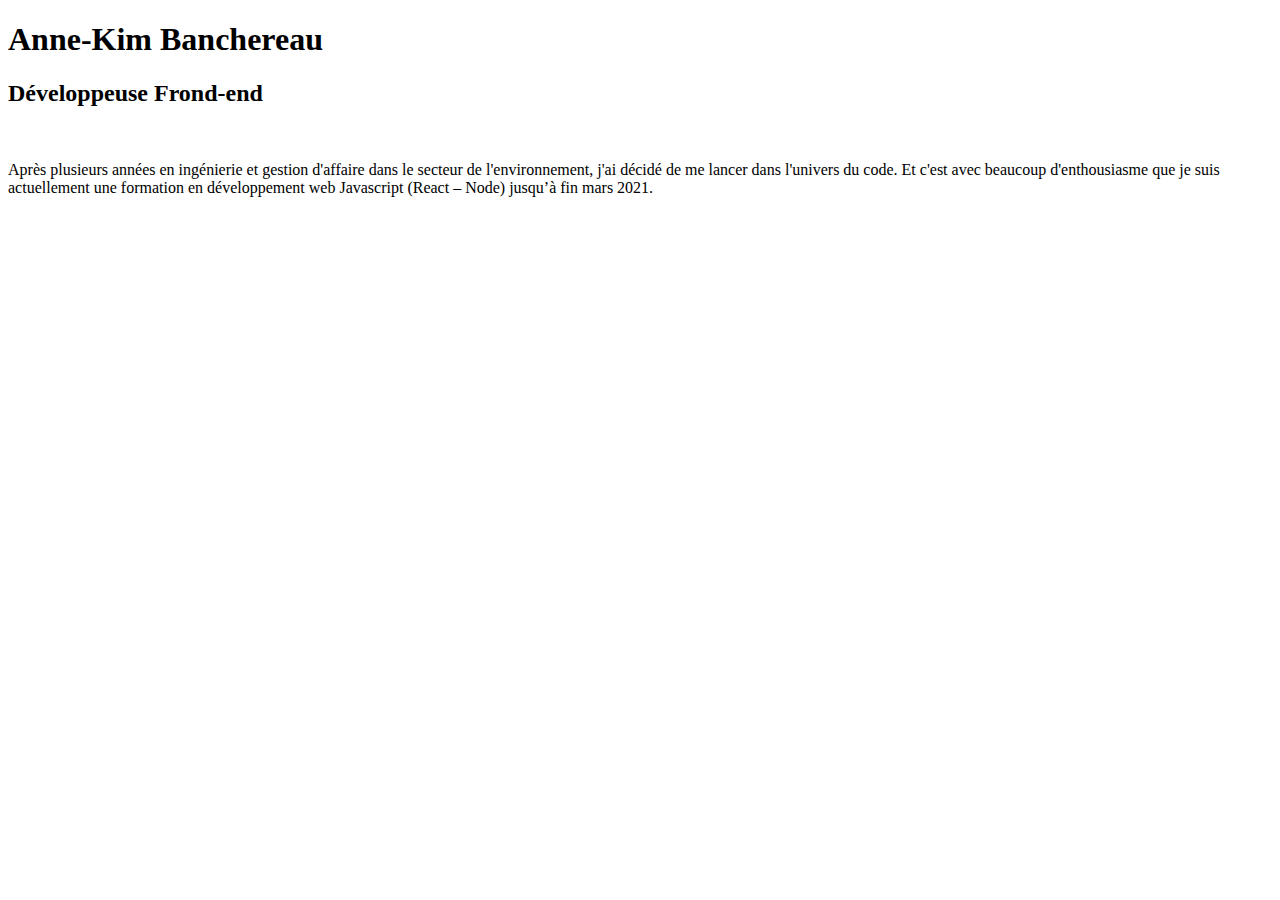
==== index.html @ 1c1abd05 "initialization" ====
<!DOCTYPE html>
<html lang="en">
<head>
  <meta charset="UTF-8">
  <meta name="viewport" content="width=device-width, initial-scale=1.0">
  <title>Anne-Kim Banchereau</title>
  <link rel="stylesheet" href="style.scss">
</head>
<body>
  <header>
    <h1>Anne-Kim Banchereau</h1>
    <h2>Développeuse Frond-end</h2>
    <img src="" alt="">
    <p>Après plusieurs années en ingénierie et gestion d'affaire dans le secteur de l'environnement, j'ai décidé de me lancer dans l'univers du code. Et c'est avec beaucoup d'enthousiasme que je suis actuellement une formation en développement web Javascript (React – Node) jusqu’à fin mars 2021.</p>
  </header>
</body>
</html>
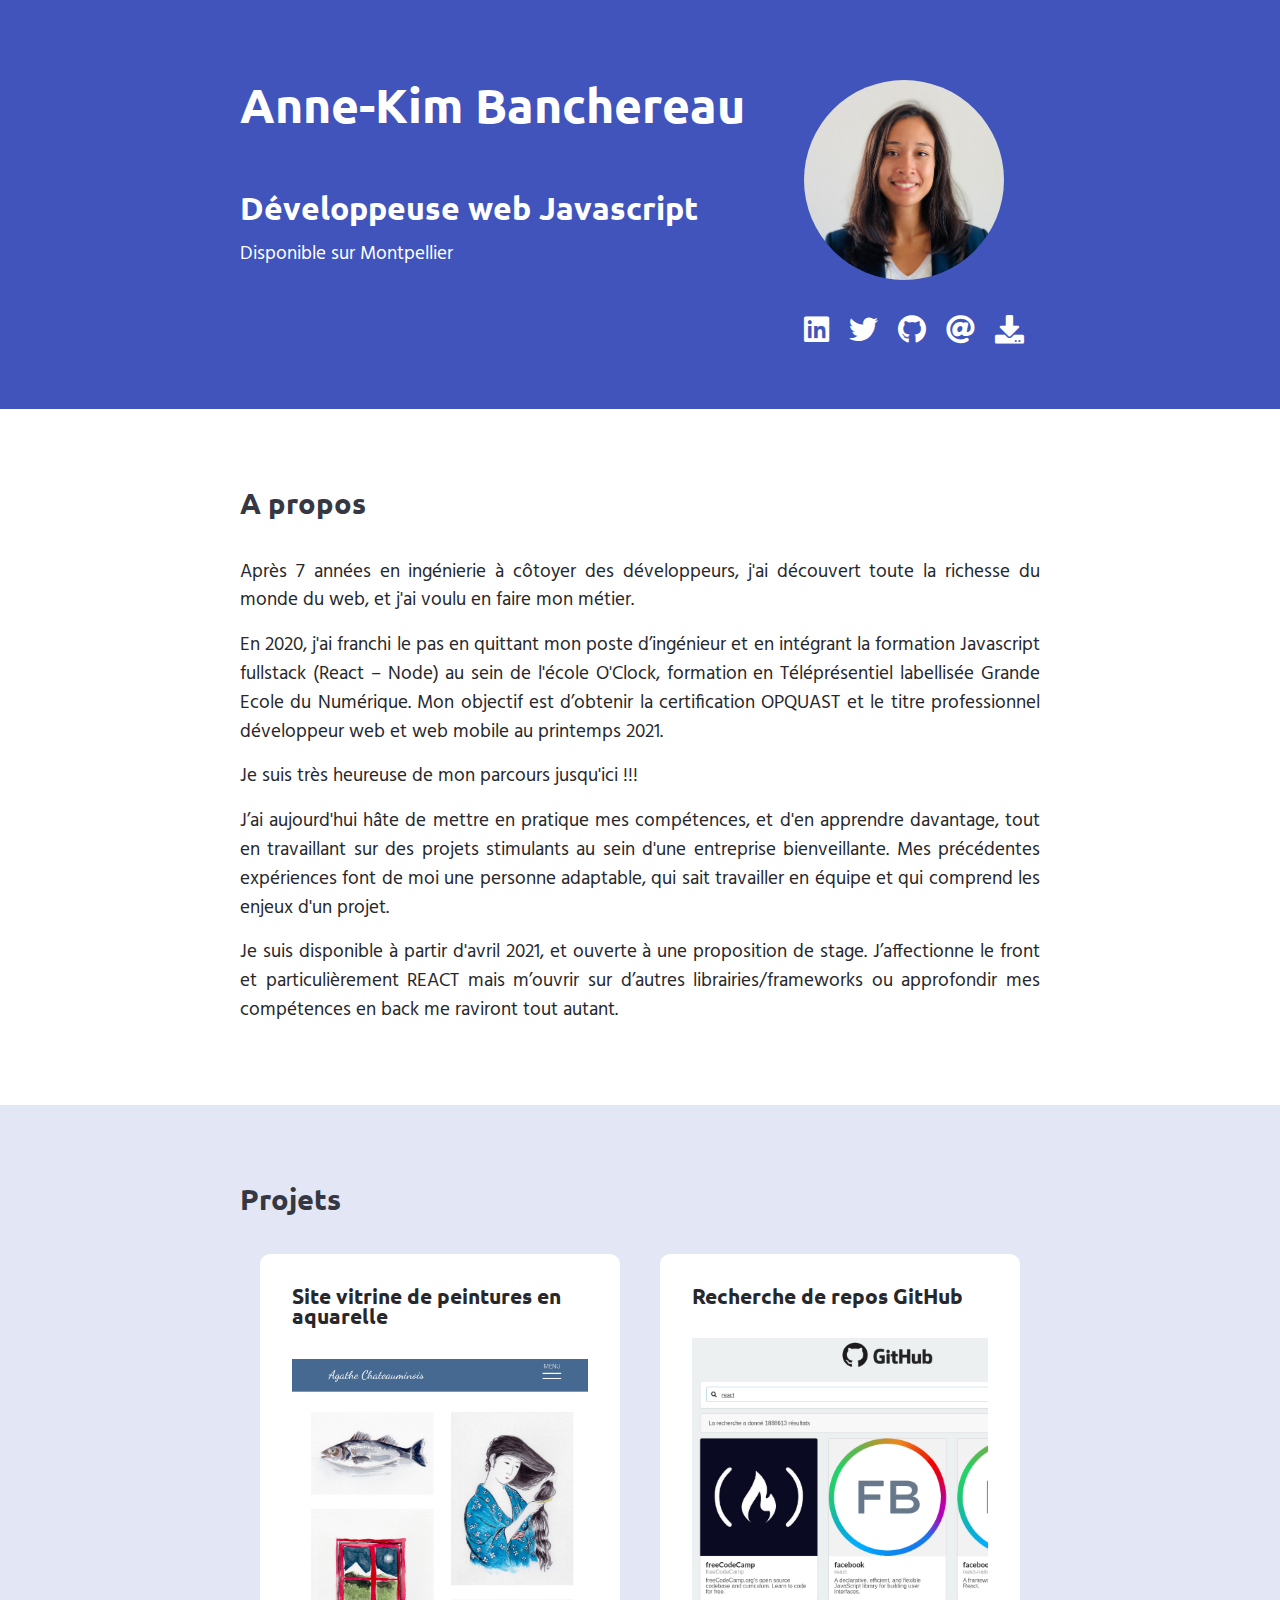
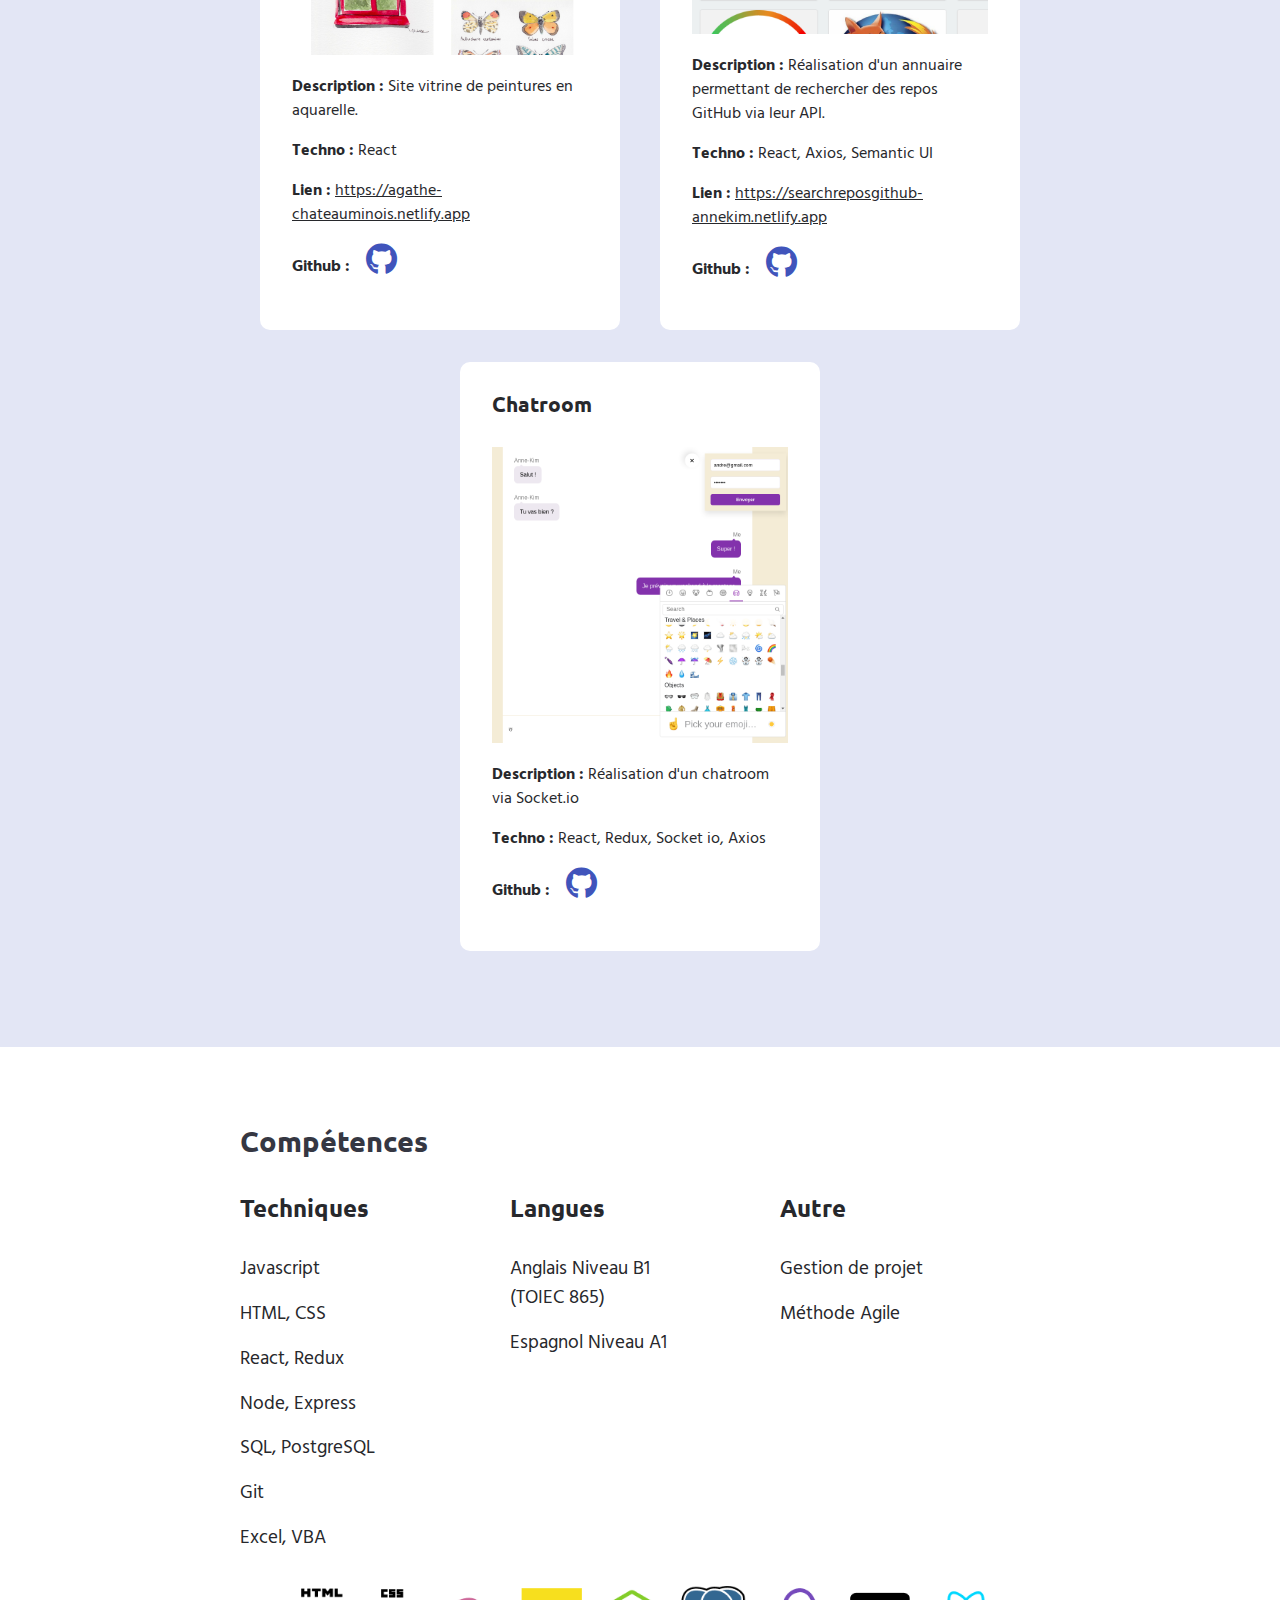
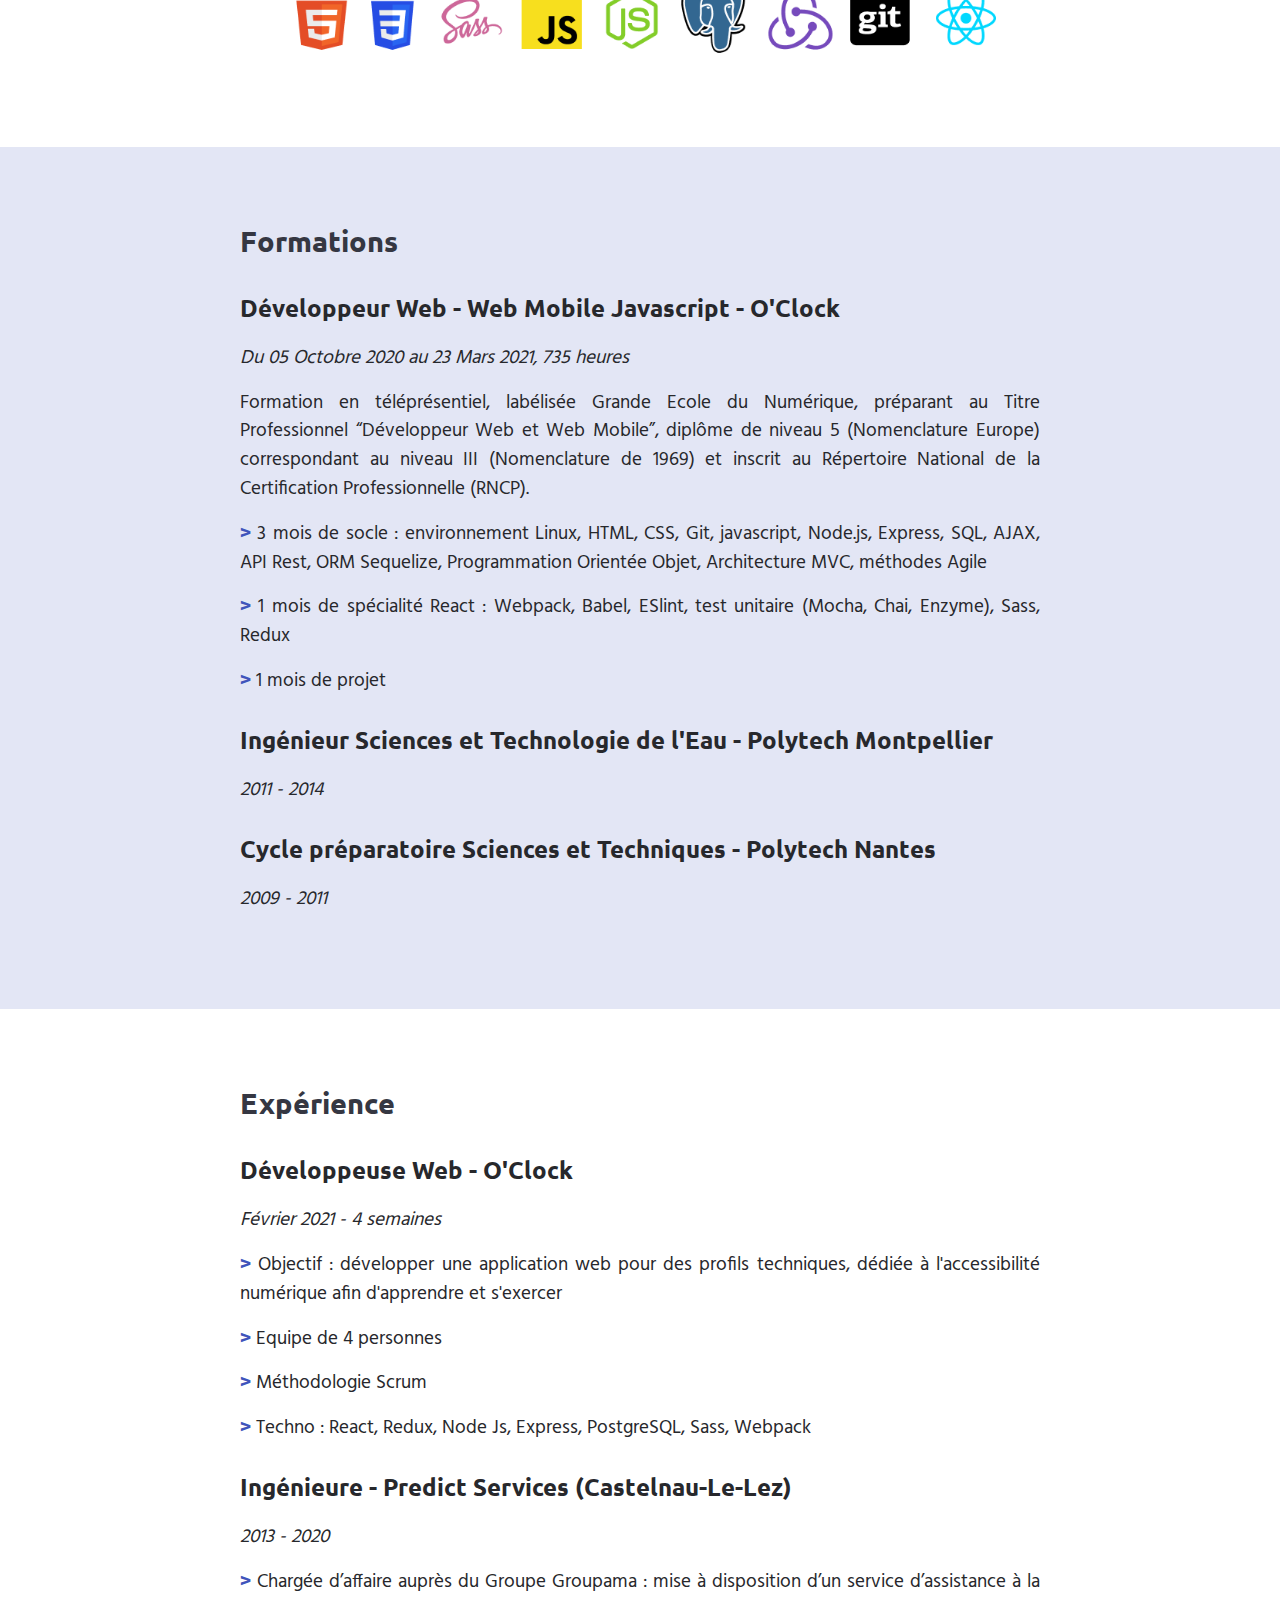
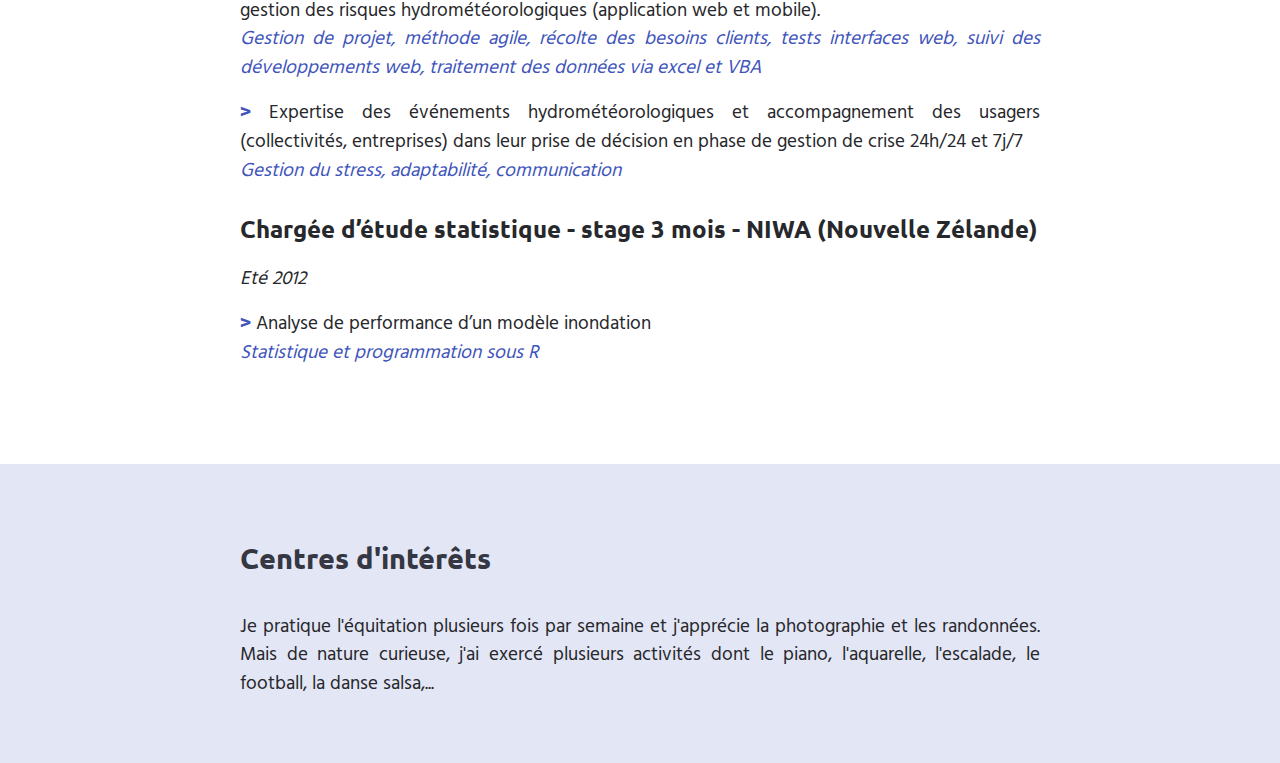
==== commit deb6acda: "responsive" ====
--- a/index.html
+++ b/index.html
@@ -3,15 +3,191 @@
 <head>
   <meta charset="UTF-8">
   <meta name="viewport" content="width=device-width, initial-scale=1.0">
+  <meta name="author" content="Anne-Kim Banchereau">
+  <meta name="description" content="Anne-Kim Banchereau, développeuse web javascript"> 
   <title>Anne-Kim Banchereau</title>
-  <link rel="stylesheet" href="style.scss">
+  <link rel="stylesheet" href="./styles/reset.css">
+  <link rel="stylesheet" href="./styles/style.css">
+  <link rel="stylesheet" href="https://cdnjs.cloudflare.com/ajax/libs/font-awesome/5.15.2/css/all.min.css">
 </head>
 <body>
   <header>
-    <h1>Anne-Kim Banchereau</h1>
-    <h2>Développeuse Frond-end</h2>
-    <img src="" alt="">
-    <p>Après plusieurs années en ingénierie et gestion d'affaire dans le secteur de l'environnement, j'ai décidé de me lancer dans l'univers du code. Et c'est avec beaucoup d'enthousiasme que je suis actuellement une formation en développement web Javascript (React – Node) jusqu’à fin mars 2021.</p>
+    <div class="wrapper">
+      <div class="header">
+        <div class="header-left">
+          <h1>Anne-Kim Banchereau</h1>
+          <h2>Développeuse web Javascript</h2>
+          <p>Disponible sur Montpellier</p>
+        </div>
+        <div class="header-right">
+          <img class="header-right_img" src="./images/annekim.jpg" alt="photo1">
+          <div class="header-right_icons_wrapper">
+            <span class="header-right_icons">
+              <a href="https://www.linkedin.com/in/anne-kimbanchereau/" class="fab fa-linkedin" target="_blank"></a>
+            </span>
+            <span class="header-right_icons">
+              <a href="https://twitter.com/AnneKim_B" class="fab fa-twitter" target="_blank"></a>
+            </span>
+            <span class="header-right_icons">
+              <a href="https://github.com/AnnekimBanchereau?tab=repositories" class="fab fa-github" target="_blank"></a>
+            </span>
+            <span class="header-right_icons">
+              <a href="mailto:annekim.banchereau@gmail.com" class="fas fa-at" target="_blank"></a>
+            </span>
+            <span class="header-right_icons">
+              <a href="https://drive.google.com/file/d/1sTxiv5mGYqMfV3r8agXu4b8w30QFOoHG/view?usp=sharing" class="fas fa-download" target="_blank"></a>
+            </span>
+          </div>
+        </div>
+      </div>
+    </div>
   </header>
+  <main>
+    <section class="about">
+      <div class="wrapper">
+        <h3>A propos</h3>
+        <p class="about_content">Après 7 années en ingénierie à côtoyer des développeurs, j'ai découvert toute la richesse du monde du web, et j'ai voulu en faire mon métier.</p>
+        <p class="about_content">En 2020, j'ai franchi le pas en quittant mon poste d’ingénieur et en intégrant la formation Javascript fullstack (React – Node) au sein de l'école O'Clock, formation en Téléprésentiel labellisée Grande Ecole du Numérique. Mon objectif est d’obtenir la certification OPQUAST et le titre professionnel développeur web et web mobile au printemps 2021.</p>
+        <p class="about_content">Je suis très heureuse de mon parcours jusqu'ici !!!</p>
+        <p class="about_content">J’ai aujourd'hui hâte de mettre en pratique mes compétences, et d'en apprendre davantage, tout en travaillant sur des projets stimulants au sein d'une entreprise bienveillante. Mes précédentes expériences font de moi une personne adaptable, qui sait travailler en équipe et qui comprend les enjeux d'un projet.</p> 
+        <p class="about_content">Je suis disponible à partir d'avril 2021, et ouverte à une proposition de stage. J’affectionne le front et particulièrement REACT mais m’ouvrir sur d’autres librairies/frameworks ou approfondir mes compétences en back me raviront tout autant.</p>
+      </div>
+    </section>
+    <section class="projects">
+      <div class="wrapper">
+        <h3>Projets</h3>
+        <div class="project_board">
+          <div class="project_item">
+            <h4 class="project_title">Site vitrine de peintures en aquarelle</h4>
+            <a href="https://agathe-chateauminois.netlify.app" target="_blank" class="project_img-link"><img class="project_img" src="./images/projet_agathe.PNG" alt="projet1"></a>
+            <div class="project_content">
+              <p><strong class="bold">Description :</strong> Site vitrine de peintures en aquarelle.</p>
+              <p><strong class="bold">Techno :</strong> React</p>
+              <p><strong class="bold">Lien : </strong><a href="https://agathe-chateauminois.netlify.app" class="project_link-web" target="_blank">https://agathe-chateauminois.netlify.app</a></p>
+              <p><strong class="bold">Github :</strong><a href="https://github.com/AnnekimBanchereau/site-vitrine-aquarelle" class="fab fa-github" target="_blank"></a></p>
+            </div>
+          </div>
+          <div class="project_item">
+            <h4 class="project_title">Recherche de repos GitHub</h4>
+            <a href="https://github.com/AnnekimBanchereau/search_repositories_github" class="project_img-link" target="_blank"><img class="project_img" src="./images/github.PNG" alt="projet github"></a>
+            <div class="project_content">
+              <p><strong class="bold">Description :</strong> Réalisation d'un annuaire permettant de rechercher des repos GitHub via leur API.</p>
+              <p><strong class="bold">Techno :</strong> React, Axios, Semantic UI</p>
+              <p><strong class="bold">Lien : </strong><a href="https://searchreposgithub-annekim.netlify.app" class="project_link-web" target="_blank">https://searchreposgithub-annekim.netlify.app</a></p>
+              <p><strong class="bold">Github :</strong><a href="https://github.com/AnnekimBanchereau/search_repositories_github" class="fab fa-github" target="_blank"></a></p>
+            </div>
+          </div>
+          <div class="project_item">
+            <h4 class="project_title">Chatroom</h4>
+            <a href="https://github.com/AnnekimBanchereau/chatroom-react-redux" class="project_img-link" target="_blank"><img class="project_img" src="./images/chatroom.PNG" alt="projet chatroom"></a>
+            <div class="project_content">
+              <p><strong class="bold">Description :</strong> Réalisation d'un chatroom via Socket.io</p>
+              <p><strong class="bold">Techno :</strong> React, Redux, Socket io, Axios</p>
+              <p><strong class="bold">Github :</strong><a href="https://github.com/AnnekimBanchereau/chatroom-react-redux" class="fab fa-github" target="_blank"></a></p>
+            </div>
+          </div>
+        </div>
+      </div>
+    </section>
+    <section class="skills">
+      <div class="wrapper">
+        <h3>Compétences</h3>
+        <div class="skills_board">
+          <div class="skills_block">
+            <h4>Techniques</h4>
+            <ul>
+              <li>Javascript</li>
+              <li>HTML, CSS</li>
+              <li>React, Redux</li>
+              <li>Node, Express</li>
+              <li>SQL, PostgreSQL</li>
+              <li>Git</li>
+              <li>Excel, VBA</li>
+            </ul>
+          </div>
+          <div class="skills_block">
+            <h4>Langues</h4>
+            <ul>
+              <li>Anglais Niveau B1<br>
+                (TOIEC 865)</li>
+              <li>Espagnol Niveau A1</li>
+            </ul>
+          </div>
+          <div class="skills_block">
+            <h4>Autre</h4>
+            <ul>
+              <li>Gestion de projet</li>
+              <li>Méthode Agile</li>
+            </ul>
+          </div>
+        </div>
+        <div class="skills_image">
+          <img src="./images/skills_line.png" alt="compétences">
+        </div>
+      </div>
+    </section>
+    <section class="education">
+      <div class="wrapper">
+        <h3>Formations</h3>
+        <div class="education_content">
+          <h4><strong class="bold">Développeur Web - Web Mobile Javascript</strong> - O'Clock</h4>
+          <p><em class="italic education_content-date">Du 05 Octobre 2020 au 23 Mars 2021, 735 heures</em></p>
+          <p>Formation en téléprésentiel, labélisée Grande Ecole du  Numérique,  préparant au Titre Professionnel “Développeur Web et Web Mobile”, diplôme
+            de niveau 5 (Nomenclature Europe) correspondant au niveau III (Nomenclature de 1969) et inscrit au
+            Répertoire National de la Certification Professionnelle (RNCP).</p>
+          <ul>
+            <li><span class="purple bold">></span> 3 mois de socle : environnement Linux, HTML, CSS, Git, javascript, Node.js, Express, SQL, AJAX, API Rest, ORM Sequelize, Programmation Orientée Objet, Architecture MVC, méthodes Agile</li>
+            <li><span class="purple bold">></span> 1 mois de spécialité React : Webpack, Babel, ESlint, test unitaire (Mocha, Chai, Enzyme), Sass, Redux</li>
+            <li><span class="purple bold">></span> 1 mois de projet</li>
+          </ul>
+        </div>
+        <div class="education_content">
+          <h4><strong class="bold">Ingénieur Sciences et Technologie de l'Eau</strong> - Polytech Montpellier</h4>
+          <p><em class="italic education_content-date">2011 - 2014</em></p>
+        </div>
+        <div class="education_content">
+          <h4><strong class="bold">Cycle préparatoire Sciences et Techniques</strong> - Polytech Nantes</h4>
+          <p><em class="italic education_content-date">2009 - 2011</em></p>
+        </div>
+      </div>
+    </section>
+    <section class="experience">
+      <div class="wrapper">
+        <h3>Expérience</h3>
+        <div class="experience_content">
+          <h4><strong class="bold">Développeuse Web</strong> - O'Clock</h4>
+          <p><em class="italic experience_content-date">Février 2021 - 4 semaines</em></p>
+          <ul>
+            <li><span class="purple bold">></span> Objectif : développer une application web pour des profils techniques, dédiée à l'accessibilité numérique afin d'apprendre et s'exercer</li>
+            <li><span class="purple bold">></span> Equipe de 4 personnes</li>
+            <li><span class="purple bold">></span> Méthodologie Scrum</li>
+            <li><span class="purple bold">></span> Techno : React, Redux, Node Js, Express, PostgreSQL, Sass, Webpack</li>
+          </ul>
+        </div>
+        <div class="experience_content">
+          <h4><strong class="bold">Ingénieure</strong> - Predict Services (Castelnau-Le-Lez)</h4>
+          <p><em class="italic experience_content-date">2013 - 2020</em></p>
+          <ul>
+            <li><span class="purple bold">></span> Chargée d’affaire  auprès du Groupe Groupama : mise à disposition d’un service d’assistance à la gestion des risques hydrométéorologiques (application web et mobile).
+            </br><span class="italic purple">Gestion de projet, méthode agile, récolte des besoins clients, tests interfaces web, suivi des développements web, traitement des données via excel et VBA</span></li>
+            <li><span class="purple bold">></span> Expertise des événements hydrométéorologiques et accompagnement des usagers (collectivités, entreprises) dans leur prise de décision en phase de gestion de crise 24h/24 et 7j/7 
+            </br><span class="italic purple">Gestion du stress, adaptabilité, communication</span></li>
+          </ul>
+        </div>
+        <div class="experience_content">
+          <h4><strong class="bold">Chargée d’étude statistique</strong> - stage 3 mois - NIWA (Nouvelle Zélande)</h4>
+          <p><em class="italic experience_content-date">Eté 2012</em></p>
+          <p><span class="purple bold">></span> Analyse de performance d’un modèle inondation
+          </br><span class="italic purple">Statistique et programmation sous R</span></p>
+        </div>
+      </div>
+    </section>
+    <section class="hobbies">
+      <div class="wrapper">
+        <h3>Centres d'intérêts</h3>
+        <p>Je pratique l'équitation plusieurs fois par semaine et j'apprécie la photographie et les randonnées. Mais de nature curieuse, j'ai exercé plusieurs activités dont le piano, l'aquarelle, l'escalade, le football, la danse salsa,...</p>
+      </div>
+    </section>
+  </main>
 </body>
 </html>--- a/styles/style.css
+++ b/styles/style.css
@@ -0,0 +1,249 @@
+@import url('https://fonts.googleapis.com/css2?family=Hind:wght@300;400;700&family=Ubuntu:ital,wght@0,400;0,700;1,400&display=swap');
+
+body{
+  font-family: 'Hind', sans-serif;
+  text-align: justify;
+  color:#27282c;
+}
+
+.bold{
+  font-weight: bold;
+}
+
+.italic{
+  font-style: italic;
+}
+
+.purple{
+  color: #4054BB;
+}
+
+img{
+  max-width: 100%;
+}
+
+header{
+  background-color: #4054BB;
+}
+
+h1, h2, h3, h4{
+  font-family: 'Ubuntu', sans-serif;
+  padding-bottom: 1rem ;
+  font-weight: bold;
+  text-align: left;
+}
+
+h1{
+  font-size: 3em;
+  margin-bottom: 3rem;
+}
+
+h2{
+  font-size:2em;
+}
+
+h3{
+  font-size: 1.8em;
+  color:#353742;
+  margin-bottom: 1.5rem;
+}
+
+h4{
+  font-size:1.5em;
+}
+
+p{
+  font-size: 1.2em;
+  line-height: 1.5em;
+}
+
+ul li{
+  font-size:1.2em;
+  line-height: 1.5em;
+  margin-bottom: 1rem;
+}
+
+.wrapper{
+  padding: 5rem 3rem 4rem;
+  width: 70%;
+  margin: auto;
+}
+
+.triangle{
+  color: #4054BB;
+  font-weight: bold;
+}
+
+.header{
+  color:white;
+  display: flex;
+  justify-content: space-between;
+  flex-wrap: wrap;
+}
+
+.header-right_img{
+  height: 200px;
+  margin-bottom: 2rem;
+  border-radius : 50%;
+}
+
+.header-right_icons_wrapper{
+  margin: auto;
+}
+
+.header-right_icons .fas, .header-right_icons .fab{
+  display:inline-block;
+  margin-right: 1rem;
+  cursor: pointer;
+  font-size: 1.8em;
+}
+
+.header-right_icons .fas:hover, .header-right_icons .fab:hover{
+  opacity: 0.5;
+}
+
+.about{
+  background-color: white;
+}
+
+.about_content{
+  text-align: justify;
+  margin-bottom: 1rem;
+}
+
+.projects, .education, .hobbies{
+  background-color: #4054bb25;
+}
+
+.project_board{
+  display:flex;
+  flex-wrap: wrap;
+  justify-content: space-between;
+}
+
+.project_item{
+  width: 45%;
+  background-color: white;
+  padding: 2rem;
+  border-radius: 10px;
+  margin: 0 auto 2rem;
+  text-align: left;
+  font-size:1em;
+}
+
+.project_title{
+  font-size: 1.3em;
+  margin-bottom: 1rem;
+  font-weight: bold;
+}
+
+.project_img-link{
+  display:block;
+  text-align: center;
+}
+.project_img{
+  margin-bottom: 1rem;
+}
+
+.project_img:hover{
+  opacity:0.6;
+}
+
+.project_link-git{
+  text-decoration: underline;
+}
+
+.project_link-git:hover{
+  color: #4054BB;
+}
+
+.project_link-web{
+  text-decoration: underline;
+}
+
+.project_link-web:hover{
+  color: #4054BB;
+}
+
+.project_content{
+  overflow:auto;
+}
+
+.project_content p{
+  margin-bottom: 1rem;
+  font-size:1em;
+}
+
+.project_content p em{
+  font-weight: bold;
+}
+
+.project_content p .fas, .project_content p .fab{
+  font-size: 2em;
+  color: #4054BB;;
+  margin-left: 1rem;
+}
+
+.project_content p .fas:hover, .project_content p .fab:hover{
+  opacity: 0.5;
+}
+
+.skills_board{
+  display:flex;
+  flex-wrap: wrap;
+  justify-content: space-between;
+}
+
+.skills_block{
+  width: 260px;
+}
+
+.skills_block h4{
+  margin-bottom: 1.2rem;
+}
+
+.skills_image{
+  text-align: center;
+}
+
+.education_content, .experience_content{
+  margin-bottom: 2rem;
+}
+
+.education_content h4, .experience_content h4{
+  margin-bottom: 0.5rem;
+}
+
+.education_content p, .education_content ul, .experience_content p, .experience_content ul{
+  display: block;
+  margin-bottom: 1rem;
+}
+.education_content-date, .experience_content-date{
+  margin-bottom: 2rem;
+}
+
+@media all and (max-width: 1024px){
+  .project_item{
+    width: 100%;
+  }
+
+  .header-left h1, .header-left h2, .header-left p{
+    text-align: center;
+  }
+  .header-right{
+    margin:1rem auto 0;
+    text-align: center;
+  }
+}
+
+@media all and (max-width: 800px){
+  .wrapper{
+    width:100%;
+  }
+}
+
+@media all and (max-width: 600px){
+  .wrapper{
+    padding: 3rem 1.5rem;
+  }
+}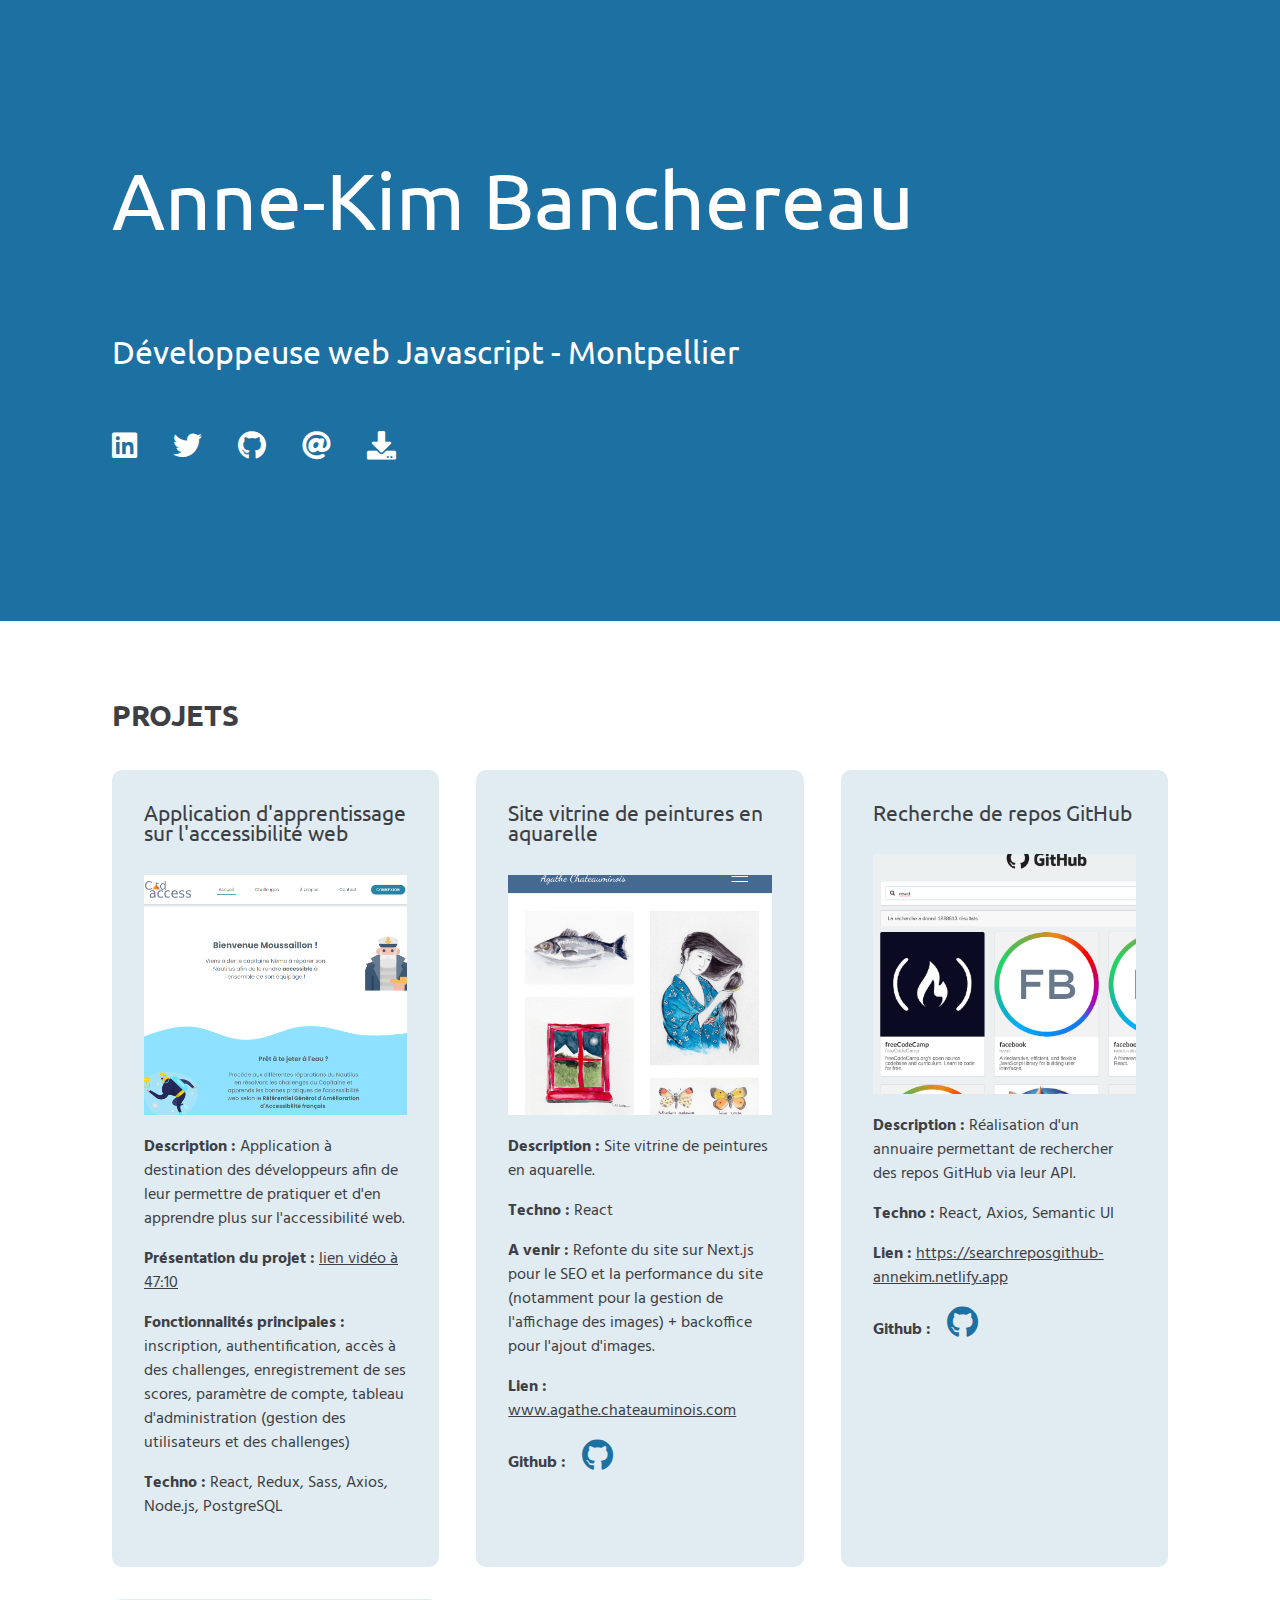
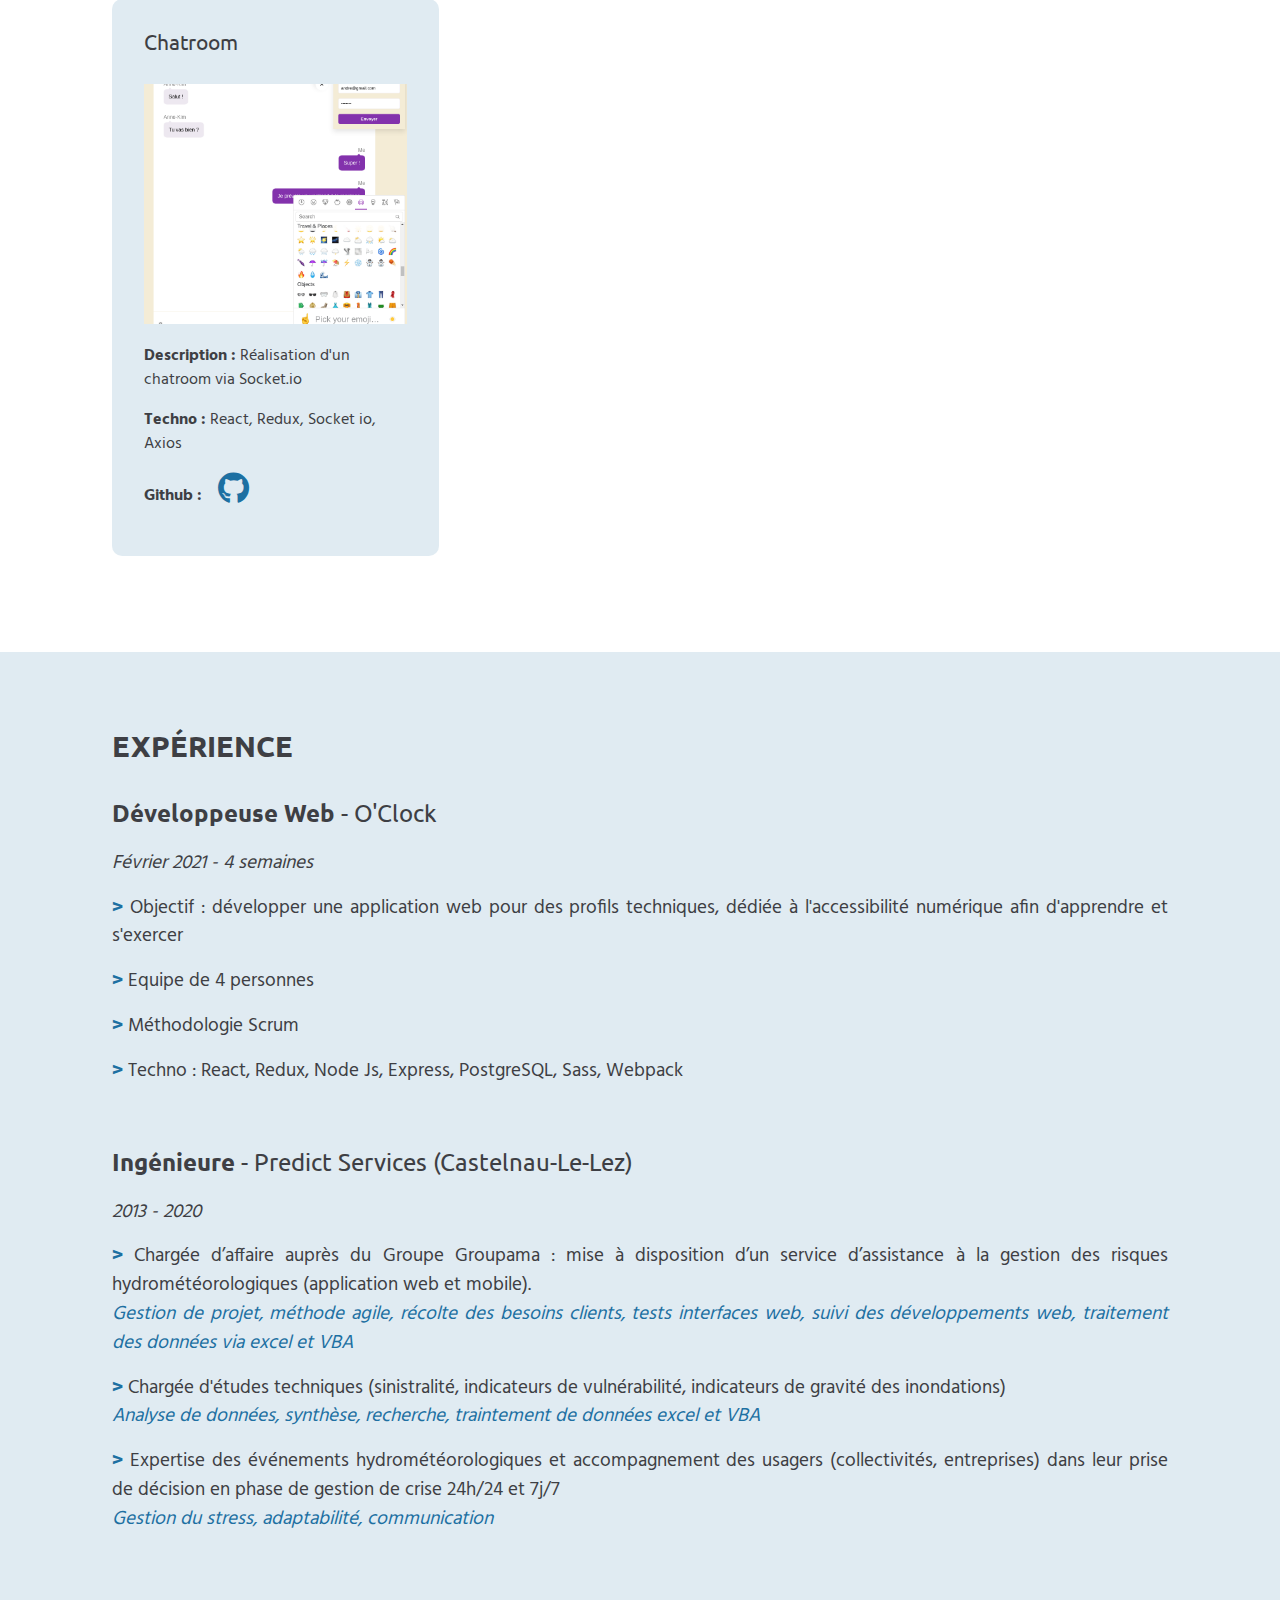
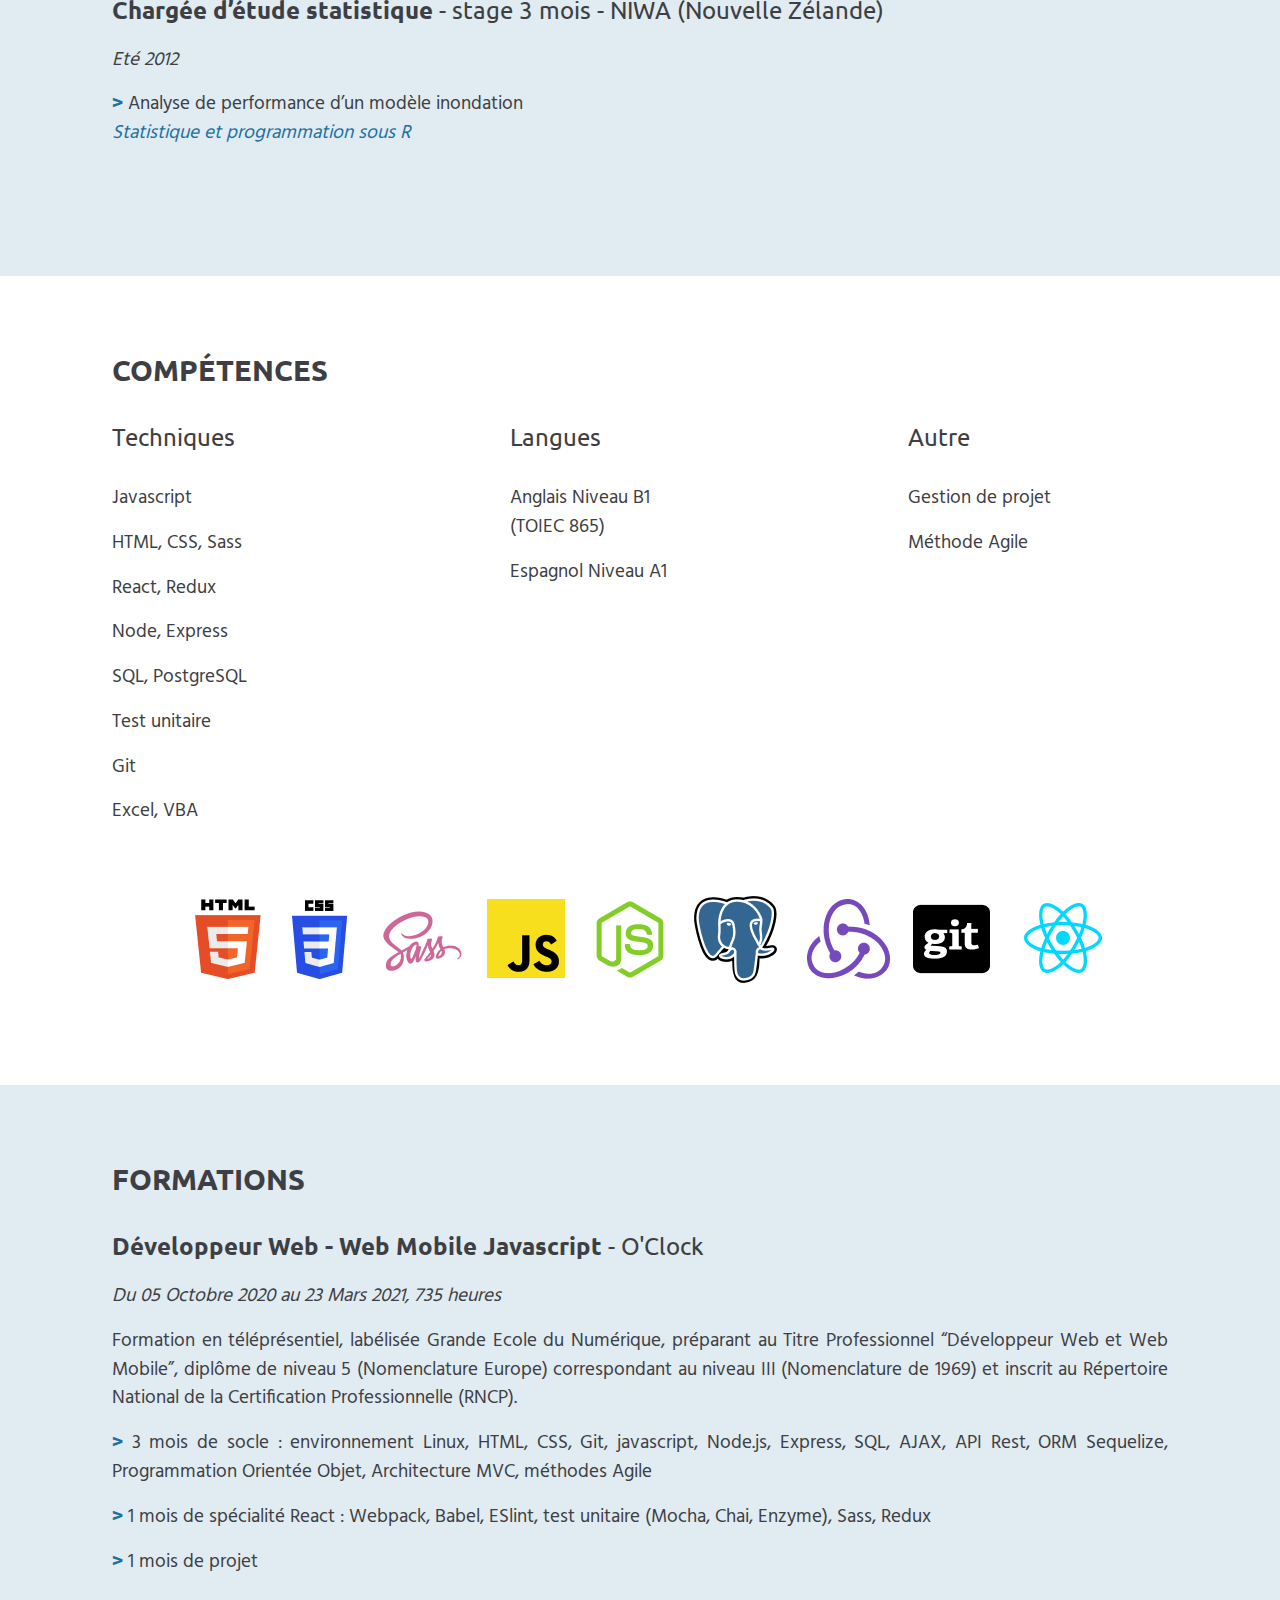
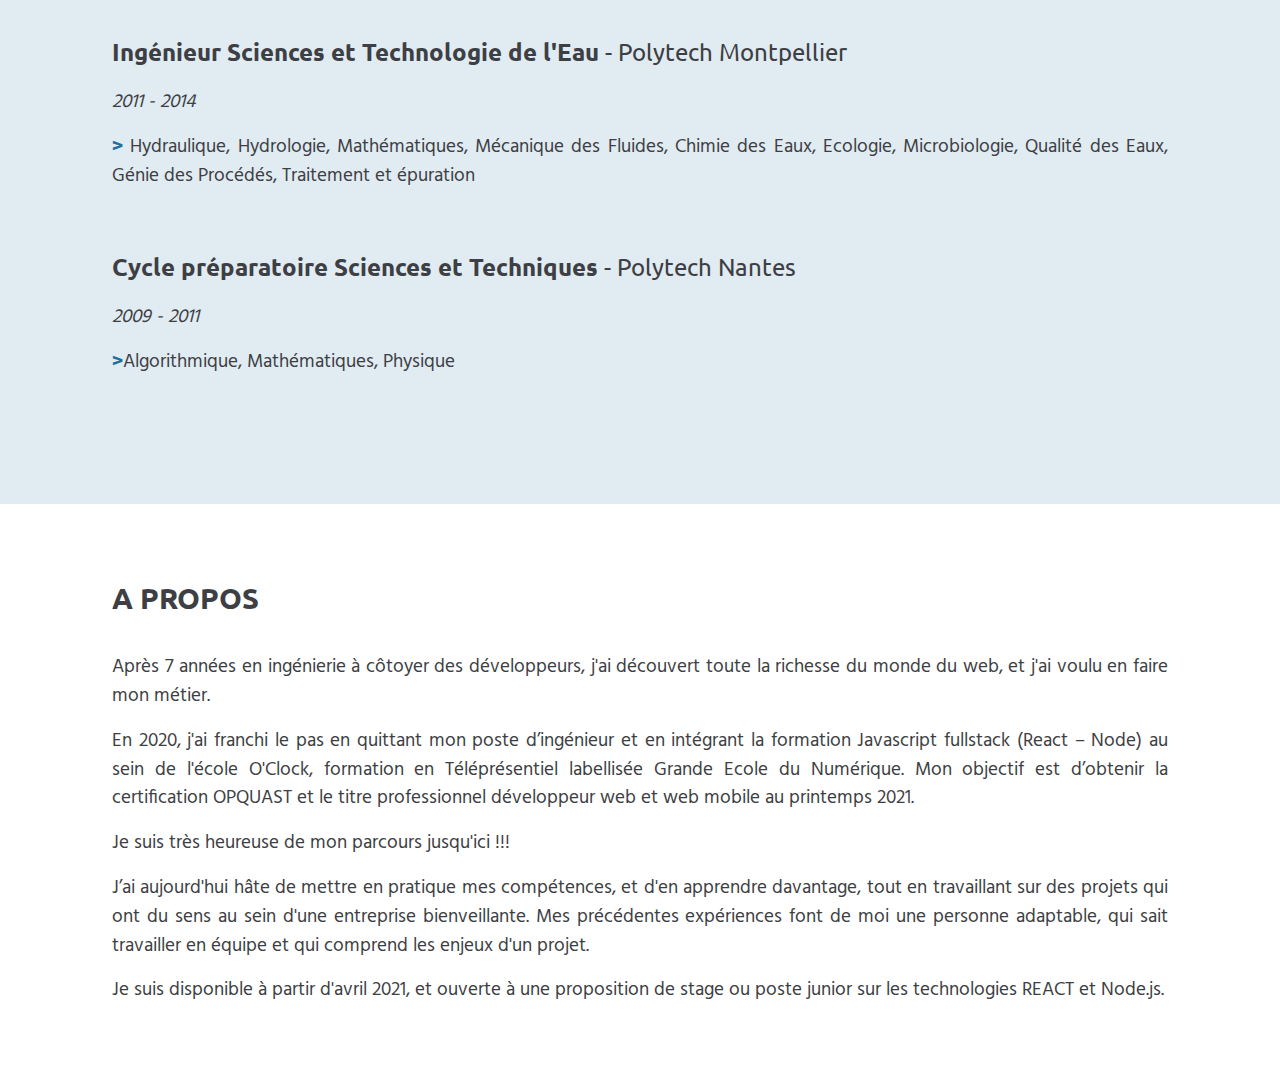
==== commit 651985ec: "new style header" ====
--- a/index.html
+++ b/index.html
@@ -12,58 +12,53 @@
 </head>
 <body>
   <header>
-    <div class="wrapper">
-      <div class="header">
-        <div class="header-left">
-          <h1>Anne-Kim Banchereau</h1>
-          <h2>Développeuse web Javascript</h2>
-          <p>Disponible sur Montpellier</p>
-        </div>
-        <div class="header-right">
-          <img class="header-right_img" src="./images/annekim.jpg" alt="photo1">
-          <div class="header-right_icons_wrapper">
-            <span class="header-right_icons">
-              <a href="https://www.linkedin.com/in/anne-kimbanchereau/" class="fab fa-linkedin" target="_blank"></a>
-            </span>
-            <span class="header-right_icons">
-              <a href="https://twitter.com/AnneKim_B" class="fab fa-twitter" target="_blank"></a>
-            </span>
-            <span class="header-right_icons">
-              <a href="https://github.com/AnnekimBanchereau?tab=repositories" class="fab fa-github" target="_blank"></a>
-            </span>
-            <span class="header-right_icons">
-              <a href="mailto:annekim.banchereau@gmail.com" class="fas fa-at" target="_blank"></a>
-            </span>
-            <span class="header-right_icons">
-              <a href="https://drive.google.com/file/d/1sTxiv5mGYqMfV3r8agXu4b8w30QFOoHG/view?usp=sharing" class="fas fa-download" target="_blank"></a>
-            </span>
-          </div>
-        </div>
+    <div class="wrapper--header">
+      <h1>Anne-Kim Banchereau</h1>
+      <h2>Développeuse web Javascript - Montpellier</h2>
+      <div class="header_icons_wrapper">
+        <span class="header_icons">
+          <a href="https://www.linkedin.com/in/anne-kimbanchereau/" class="fab fa-linkedin" target="_blank"></a>
+        </span>
+        <span class="header_icons">
+          <a href="https://twitter.com/AnneKim_B" class="fab fa-twitter" target="_blank"></a>
+        </span>
+        <span class="header_icons">
+          <a href="https://github.com/AnnekimBanchereau?tab=repositories" class="fab fa-github" target="_blank"></a>
+        </span>
+        <span class="header_icons">
+          <a href="mailto:annekim.banchereau@gmail.com" class="fas fa-at" target="_blank"></a>
+        </span>
+        <span class="header_icons">
+          <a href="https://drive.google.com/file/d/1sTxiv5mGYqMfV3r8agXu4b8w30QFOoHG/view?usp=sharing" class="fas fa-download" target="_blank"></a>
+        </span>
       </div>
     </div>
   </header>
   <main>
-    <section class="about">
-      <div class="wrapper">
-        <h3>A propos</h3>
-        <p class="about_content">Après 7 années en ingénierie à côtoyer des développeurs, j'ai découvert toute la richesse du monde du web, et j'ai voulu en faire mon métier.</p>
-        <p class="about_content">En 2020, j'ai franchi le pas en quittant mon poste d’ingénieur et en intégrant la formation Javascript fullstack (React – Node) au sein de l'école O'Clock, formation en Téléprésentiel labellisée Grande Ecole du Numérique. Mon objectif est d’obtenir la certification OPQUAST et le titre professionnel développeur web et web mobile au printemps 2021.</p>
-        <p class="about_content">Je suis très heureuse de mon parcours jusqu'ici !!!</p>
-        <p class="about_content">J’ai aujourd'hui hâte de mettre en pratique mes compétences, et d'en apprendre davantage, tout en travaillant sur des projets stimulants au sein d'une entreprise bienveillante. Mes précédentes expériences font de moi une personne adaptable, qui sait travailler en équipe et qui comprend les enjeux d'un projet.</p> 
-        <p class="about_content">Je suis disponible à partir d'avril 2021, et ouverte à une proposition de stage. J’affectionne le front et particulièrement REACT mais m’ouvrir sur d’autres librairies/frameworks ou approfondir mes compétences en back me raviront tout autant.</p>
-      </div>
-    </section>
     <section class="projects">
       <div class="wrapper">
         <h3>Projets</h3>
         <div class="project_board">
+          <div class="project_item">
+            <h4 class="project_title">Application d'apprentissage sur l'accessibilité web</h4>
+            <a href="https://www.youtube.com/watch?v=DBsur_GxC9E" target="_blank" class="project_img-link"><img class="project_img" src="./images/codaccess.PNG" alt="projet1"></a>
+            <div class="project_content">
+              <p><strong class="bold">Description :</strong> Application à destination des développeurs afin de leur permettre de pratiquer et d'en apprendre plus sur l'accessibilité web.</p>
+              <p><strong class="bold">Présentation du projet :</strong> <a href="https://www.youtube.com/watch?v=DBsur_GxC9E" class="project_link-web" target="_blank">lien vidéo à 47:10</a></p>
+              <p><strong class="bold">Fonctionnalités principales :</strong> inscription, authentification, accès à des challenges, enregistrement de ses scores, paramètre de compte, tableau d'administration (gestion des utilisateurs et des challenges)</p>
+              <p><strong class="bold">Techno :</strong> React, Redux, Sass, Axios, Node.js, PostgreSQL</p>
+              <!-- <p><strong class="bold">Lien : </strong><a href="#" class="project_link-web" target="_blank">https://agathe-chateauminois.netlify.app</a></p> -->
+              <!-- <p><strong class="bold">Github :</strong><a href="#" class="fab fa-github" target="_blank"></a></p> -->
+            </div>
+          </div>
           <div class="project_item">
             <h4 class="project_title">Site vitrine de peintures en aquarelle</h4>
             <a href="https://agathe-chateauminois.netlify.app" target="_blank" class="project_img-link"><img class="project_img" src="./images/projet_agathe.PNG" alt="projet1"></a>
             <div class="project_content">
               <p><strong class="bold">Description :</strong> Site vitrine de peintures en aquarelle.</p>
               <p><strong class="bold">Techno :</strong> React</p>
-              <p><strong class="bold">Lien : </strong><a href="https://agathe-chateauminois.netlify.app" class="project_link-web" target="_blank">https://agathe-chateauminois.netlify.app</a></p>
+              <p><strong class="bold">A venir :</strong> Refonte du site sur Next.js pour le SEO et la performance du site (notamment pour la gestion de l'affichage des images) + backoffice pour l'ajout d'images.</p>
+              <p><strong class="bold">Lien : </strong><a href="https://www.agathe.chateauminois.com" class="project_link-web" target="_blank">www.agathe.chateauminois.com</a></p>
               <p><strong class="bold">Github :</strong><a href="https://github.com/AnnekimBanchereau/site-vitrine-aquarelle" class="fab fa-github" target="_blank"></a></p>
             </div>
           </div>
@@ -89,6 +84,39 @@
         </div>
       </div>
     </section>
+    <section class="experience">
+      <div class="wrapper">
+        <h3>Expérience</h3>
+        <div class="experience_content">
+          <h4><strong class="bold">Développeuse Web</strong> - O'Clock</h4>
+          <p><em class="italic experience_content-date">Février 2021 - 4 semaines</em></p>
+          <ul>
+            <li><span class="blue bold">></span> Objectif : développer une application web pour des profils techniques, dédiée à l'accessibilité numérique afin d'apprendre et s'exercer</li>
+            <li><span class="blue bold">></span> Equipe de 4 personnes</li>
+            <li><span class="blue bold">></span> Méthodologie Scrum</li>
+            <li><span class="blue bold">></span> Techno : React, Redux, Node Js, Express, PostgreSQL, Sass, Webpack</li>
+          </ul>
+        </div>
+        <div class="experience_content">
+          <h4><strong class="bold">Ingénieure</strong> - Predict Services (Castelnau-Le-Lez)</h4>
+          <p><em class="italic experience_content-date">2013 - 2020</em></p>
+          <ul>
+            <li><span class="blue bold">></span> Chargée d’affaire  auprès du Groupe Groupama : mise à disposition d’un service d’assistance à la gestion des risques hydrométéorologiques (application web et mobile).
+            </br><span class="italic blue">Gestion de projet, méthode agile, récolte des besoins clients, tests interfaces web, suivi des développements web, traitement des données via excel et VBA</span></li>
+            <li><span class="blue bold">></span> Chargée d'études techniques (sinistralité, indicateurs de vulnérabilité, indicateurs de gravité des inondations)
+            </br><span class="italic blue">Analyse de données, synthèse, recherche, traintement de données excel et VBA</span></li>
+            <li><span class="blue bold">></span> Expertise des événements hydrométéorologiques et accompagnement des usagers (collectivités, entreprises) dans leur prise de décision en phase de gestion de crise 24h/24 et 7j/7 
+            </br><span class="italic blue">Gestion du stress, adaptabilité, communication</span></li>
+          </ul>
+        </div>
+        <div class="experience_content">
+          <h4><strong class="bold">Chargée d’étude statistique</strong> - stage 3 mois - NIWA (Nouvelle Zélande)</h4>
+          <p><em class="italic experience_content-date">Eté 2012</em></p>
+          <p><span class="blue bold">></span> Analyse de performance d’un modèle inondation
+          </br><span class="italic blue">Statistique et programmation sous R</span></p>
+        </div>
+      </div>
+    </section>
     <section class="skills">
       <div class="wrapper">
         <h3>Compétences</h3>
@@ -97,10 +125,11 @@
             <h4>Techniques</h4>
             <ul>
               <li>Javascript</li>
-              <li>HTML, CSS</li>
+              <li>HTML, CSS, Sass</li>
               <li>React, Redux</li>
               <li>Node, Express</li>
               <li>SQL, PostgreSQL</li>
+              <li>Test unitaire</li>
               <li>Git</li>
               <li>Excel, VBA</li>
             </ul>
@@ -136,56 +165,31 @@
             de niveau 5 (Nomenclature Europe) correspondant au niveau III (Nomenclature de 1969) et inscrit au
             Répertoire National de la Certification Professionnelle (RNCP).</p>
           <ul>
-            <li><span class="purple bold">></span> 3 mois de socle : environnement Linux, HTML, CSS, Git, javascript, Node.js, Express, SQL, AJAX, API Rest, ORM Sequelize, Programmation Orientée Objet, Architecture MVC, méthodes Agile</li>
-            <li><span class="purple bold">></span> 1 mois de spécialité React : Webpack, Babel, ESlint, test unitaire (Mocha, Chai, Enzyme), Sass, Redux</li>
-            <li><span class="purple bold">></span> 1 mois de projet</li>
+            <li><span class="blue bold">></span> 3 mois de socle : environnement Linux, HTML, CSS, Git, javascript, Node.js, Express, SQL, AJAX, API Rest, ORM Sequelize, Programmation Orientée Objet, Architecture MVC, méthodes Agile</li>
+            <li><span class="blue bold">></span> 1 mois de spécialité React : Webpack, Babel, ESlint, test unitaire (Mocha, Chai, Enzyme), Sass, Redux</li>
+            <li><span class="blue bold">></span> 1 mois de projet</li>
           </ul>
         </div>
         <div class="education_content">
           <h4><strong class="bold">Ingénieur Sciences et Technologie de l'Eau</strong> - Polytech Montpellier</h4>
           <p><em class="italic education_content-date">2011 - 2014</em></p>
+          <p><span class="blue bold">></span> Hydraulique, Hydrologie, Mathématiques, Mécanique des Fluides, Chimie des Eaux, Ecologie, Microbiologie, Qualité des Eaux, Génie des Procédés, Traitement et épuration</p>
         </div>
         <div class="education_content">
           <h4><strong class="bold">Cycle préparatoire Sciences et Techniques</strong> - Polytech Nantes</h4>
           <p><em class="italic education_content-date">2009 - 2011</em></p>
+          <p><span class="blue bold">></span>Algorithmique, Mathématiques, Physique</p>
         </div>
       </div>
     </section>
-    <section class="experience">
+    <section class="about">
       <div class="wrapper">
-        <h3>Expérience</h3>
-        <div class="experience_content">
-          <h4><strong class="bold">Développeuse Web</strong> - O'Clock</h4>
-          <p><em class="italic experience_content-date">Février 2021 - 4 semaines</em></p>
-          <ul>
-            <li><span class="purple bold">></span> Objectif : développer une application web pour des profils techniques, dédiée à l'accessibilité numérique afin d'apprendre et s'exercer</li>
-            <li><span class="purple bold">></span> Equipe de 4 personnes</li>
-            <li><span class="purple bold">></span> Méthodologie Scrum</li>
-            <li><span class="purple bold">></span> Techno : React, Redux, Node Js, Express, PostgreSQL, Sass, Webpack</li>
-          </ul>
-        </div>
-        <div class="experience_content">
-          <h4><strong class="bold">Ingénieure</strong> - Predict Services (Castelnau-Le-Lez)</h4>
-          <p><em class="italic experience_content-date">2013 - 2020</em></p>
-          <ul>
-            <li><span class="purple bold">></span> Chargée d’affaire  auprès du Groupe Groupama : mise à disposition d’un service d’assistance à la gestion des risques hydrométéorologiques (application web et mobile).
-            </br><span class="italic purple">Gestion de projet, méthode agile, récolte des besoins clients, tests interfaces web, suivi des développements web, traitement des données via excel et VBA</span></li>
-            <li><span class="purple bold">></span> Expertise des événements hydrométéorologiques et accompagnement des usagers (collectivités, entreprises) dans leur prise de décision en phase de gestion de crise 24h/24 et 7j/7 
-            </br><span class="italic purple">Gestion du stress, adaptabilité, communication</span></li>
-          </ul>
-        </div>
-        <div class="experience_content">
-          <h4><strong class="bold">Chargée d’étude statistique</strong> - stage 3 mois - NIWA (Nouvelle Zélande)</h4>
-          <p><em class="italic experience_content-date">Eté 2012</em></p>
-          <p><span class="purple bold">></span> Analyse de performance d’un modèle inondation
-          </br><span class="italic purple">Statistique et programmation sous R</span></p>
-        </div>
-      </div>
-    </section>
-    <section class="hobbies">
-      <div class="wrapper">
-        <h3>Centres d'intérêts</h3>
-        <p>Je pratique l'équitation plusieurs fois par semaine et j'apprécie la photographie et les randonnées. Mais de nature curieuse, j'ai exercé plusieurs activités dont le piano, l'aquarelle, l'escalade, le football, la danse salsa,...</p>
+        <h3>A propos</h3>
+        <p class="about_content">Après 7 années en ingénierie à côtoyer des développeurs, j'ai découvert toute la richesse du monde du web, et j'ai voulu en faire mon métier.</p>
+        <p class="about_content">En 2020, j'ai franchi le pas en quittant mon poste d’ingénieur et en intégrant la formation Javascript fullstack (React – Node) au sein de l'école O'Clock, formation en Téléprésentiel labellisée Grande Ecole du Numérique. Mon objectif est d’obtenir la certification OPQUAST et le titre professionnel développeur web et web mobile au printemps 2021.</p>
+        <p class="about_content">Je suis très heureuse de mon parcours jusqu'ici !!!</p>
+        <p class="about_content">J’ai aujourd'hui hâte de mettre en pratique mes compétences, et d'en apprendre davantage, tout en travaillant sur des projets qui ont du sens au sein d'une entreprise bienveillante. Mes précédentes expériences font de moi une personne adaptable, qui sait travailler en équipe et qui comprend les enjeux d'un projet.</p> 
+        <p class="about_content">Je suis disponible à partir d'avril 2021, et ouverte à une proposition de stage ou poste junior sur les technologies REACT et Node.js.</p>
       </div>
     </section>
   </main>
--- a/styles/style.css
+++ b/styles/style.css
@@ -3,7 +3,7 @@
 body{
   font-family: 'Hind', sans-serif;
   text-align: justify;
-  color:#27282c;
+  color:#3e3f44;
 }
 
 .bold{
@@ -14,8 +14,8 @@
   font-style: italic;
 }
 
-.purple{
-  color: #4054BB;
+.blue{
+  color: #1D70A2;
 }
 
 img{
@@ -23,38 +23,46 @@
 }
 
 header{
-  background-color: #4054BB;
+  background-color: #1D70A2;
+}
+
+header p{
+  color:white;
 }
 
 h1, h2, h3, h4{
   font-family: 'Ubuntu', sans-serif;
   padding-bottom: 1rem ;
-  font-weight: bold;
   text-align: left;
 }
 
 h1{
-  font-size: 3em;
-  margin-bottom: 3rem;
+  font-size: 5em;
+  margin-bottom: 5rem;
 }
 
 h2{
   font-size:2em;
+  margin-bottom: 3rem;
 }
 
 h3{
   font-size: 1.8em;
-  color:#353742;
   margin-bottom: 1.5rem;
+  font-weight: bold;
+  color:#3e3f44;
+  text-transform: uppercase;
 }
 
 h4{
   font-size:1.5em;
+  color:#3e3f44;
 }
 
 p{
   font-size: 1.2em;
   line-height: 1.5em;
+  color:#3e3f44;
 }
 
 ul li{
@@ -65,45 +73,36 @@
 
 .wrapper{
   padding: 5rem 3rem 4rem;
-  width: 70%;
+  max-width: 1500px;
+  width: 90%;
   margin: auto;
 }
 
-.triangle{
-  color: #4054BB;
-  font-weight: bold;
-}
-
-.header{
+.wrapper--header{
+  padding: 10rem 3rem 10rem;
+  width: 90%;
+  max-width: 1500px;
+  margin: auto;
+  max-height: 100vh;
   color:white;
   display: flex;
-  justify-content: space-between;
-  flex-wrap: wrap;
-}
-
-.header-right_img{
-  height: 200px;
-  margin-bottom: 2rem;
-  border-radius : 50%;
-}
-
-.header-right_icons_wrapper{
-  margin: auto;
-}
-
-.header-right_icons .fas, .header-right_icons .fab{
+  flex-direction: column;
+}
+
+.triangle{
+  color: #1D70A2;
+  font-weight: bold;
+}
+
+.header_icons .fas, .header_icons .fab{
   display:inline-block;
-  margin-right: 1rem;
   cursor: pointer;
   font-size: 1.8em;
-}
-
-.header-right_icons .fas:hover, .header-right_icons .fab:hover{
+  margin-right: 2rem;
+}
+
+.header_icons .fas:hover, .header_icons .fab:hover{
   opacity: 0.5;
-}
-
-.about{
-  background-color: white;
 }
 
 .about_content{
@@ -111,8 +110,12 @@
   margin-bottom: 1rem;
 }
 
-.projects, .education, .hobbies{
-  background-color: #4054bb25;
+.projects, .skills, .about{
+  background-color: white;
+}
+
+.experience, .education{
+  background-color: #1d6fa223;
 }
 
 .project_board{
@@ -122,11 +125,11 @@
 }
 
 .project_item{
-  width: 45%;
-  background-color: white;
+  width: 31%;
+  background-color: #1d6fa223;
   padding: 2rem;
   border-radius: 10px;
-  margin: 0 auto 2rem;
+  margin: 0 0 2rem 0;
   text-align: left;
   font-size:1em;
 }
@@ -134,7 +137,6 @@
 .project_title{
   font-size: 1.3em;
   margin-bottom: 1rem;
-  font-weight: bold;
 }
 
 .project_img-link{
@@ -143,6 +145,9 @@
 }
 .project_img{
   margin-bottom: 1rem;
+  height: 15rem;
+  width: 100%;
+  object-fit: cover;
 }
 
 .project_img:hover{
@@ -154,7 +159,7 @@
 }
 
 .project_link-git:hover{
-  color: #4054BB;
+  color: #1D70A2;
 }
 
 .project_link-web{
@@ -162,7 +167,7 @@
 }
 
 .project_link-web:hover{
-  color: #4054BB;
+  color: #1D70A2;
 }
 
 .project_content{
@@ -180,7 +185,7 @@
 
 .project_content p .fas, .project_content p .fab{
   font-size: 2em;
-  color: #4054BB;;
+  color: #1D70A2;
   margin-left: 1rem;
 }
 
@@ -196,6 +201,7 @@
 
 .skills_block{
   width: 260px;
+  margin-bottom: 2rem;
 }
 
 .skills_block h4{
@@ -207,7 +213,7 @@
 }
 
 .education_content, .experience_content{
-  margin-bottom: 2rem;
+  margin-bottom: 4rem;
 }
 
 .education_content h4, .experience_content h4{
@@ -222,27 +228,43 @@
   margin-bottom: 2rem;
 }
 
-@media all and (max-width: 1024px){
+
+@media all and (max-width: 1200px){
   .project_item{
     width: 100%;
-  }
+  } 
 
   .header-left h1, .header-left h2, .header-left p{
     text-align: center;
   }
+  
   .header-right{
-    margin:1rem auto 0;
+    margin: 1rem auto 0;
     text-align: center;
   }
+
+  .header-left{
+    margin:auto;
+  }
 }
 
 @media all and (max-width: 800px){
+  .wrapper--header{
+    width:100%;
+    padding: 5rem 3rem 4rem;
+  }
   .wrapper{
     width:100%;
   }
 }
 
 @media all and (max-width: 600px){
+  h1{
+  font-size: 3em;
+  }
+  .wrapper--header{
+    padding: 3rem 1.5rem;
+  }  
   .wrapper{
     padding: 3rem 1.5rem;
   }
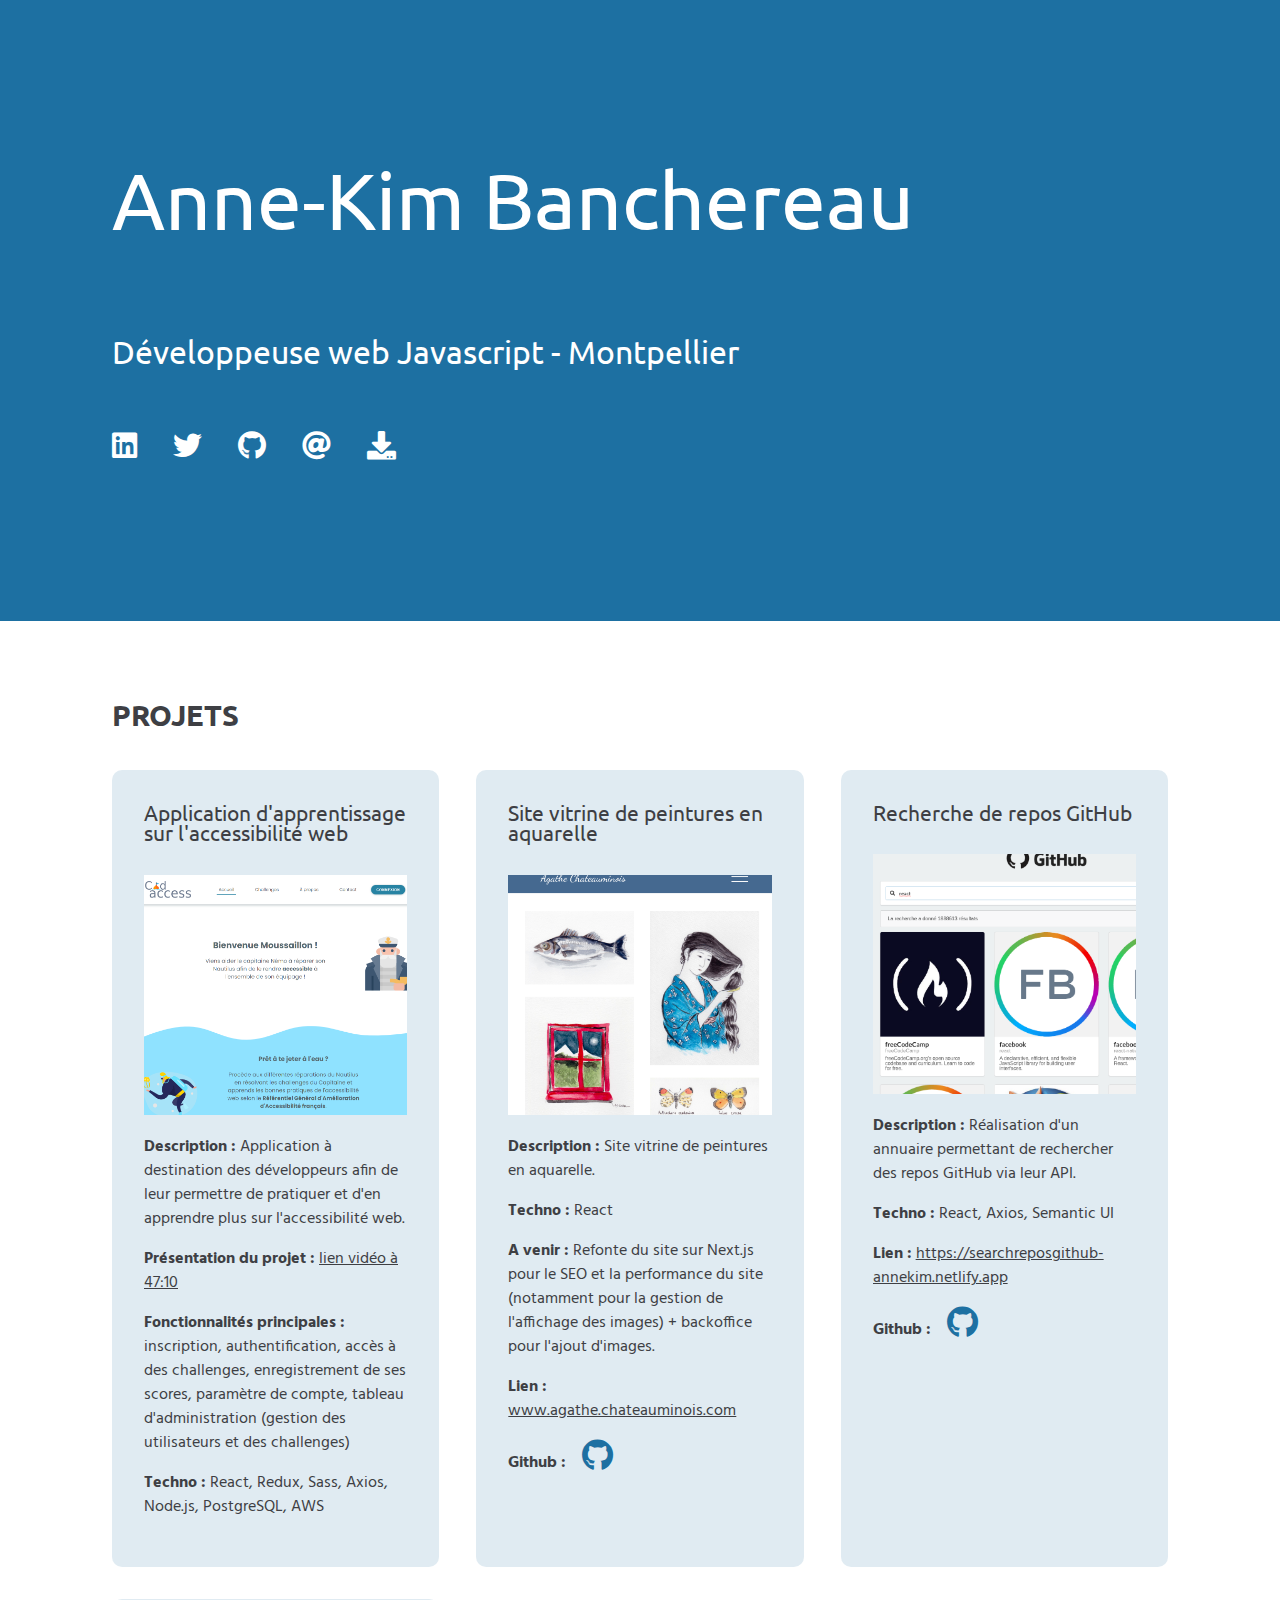
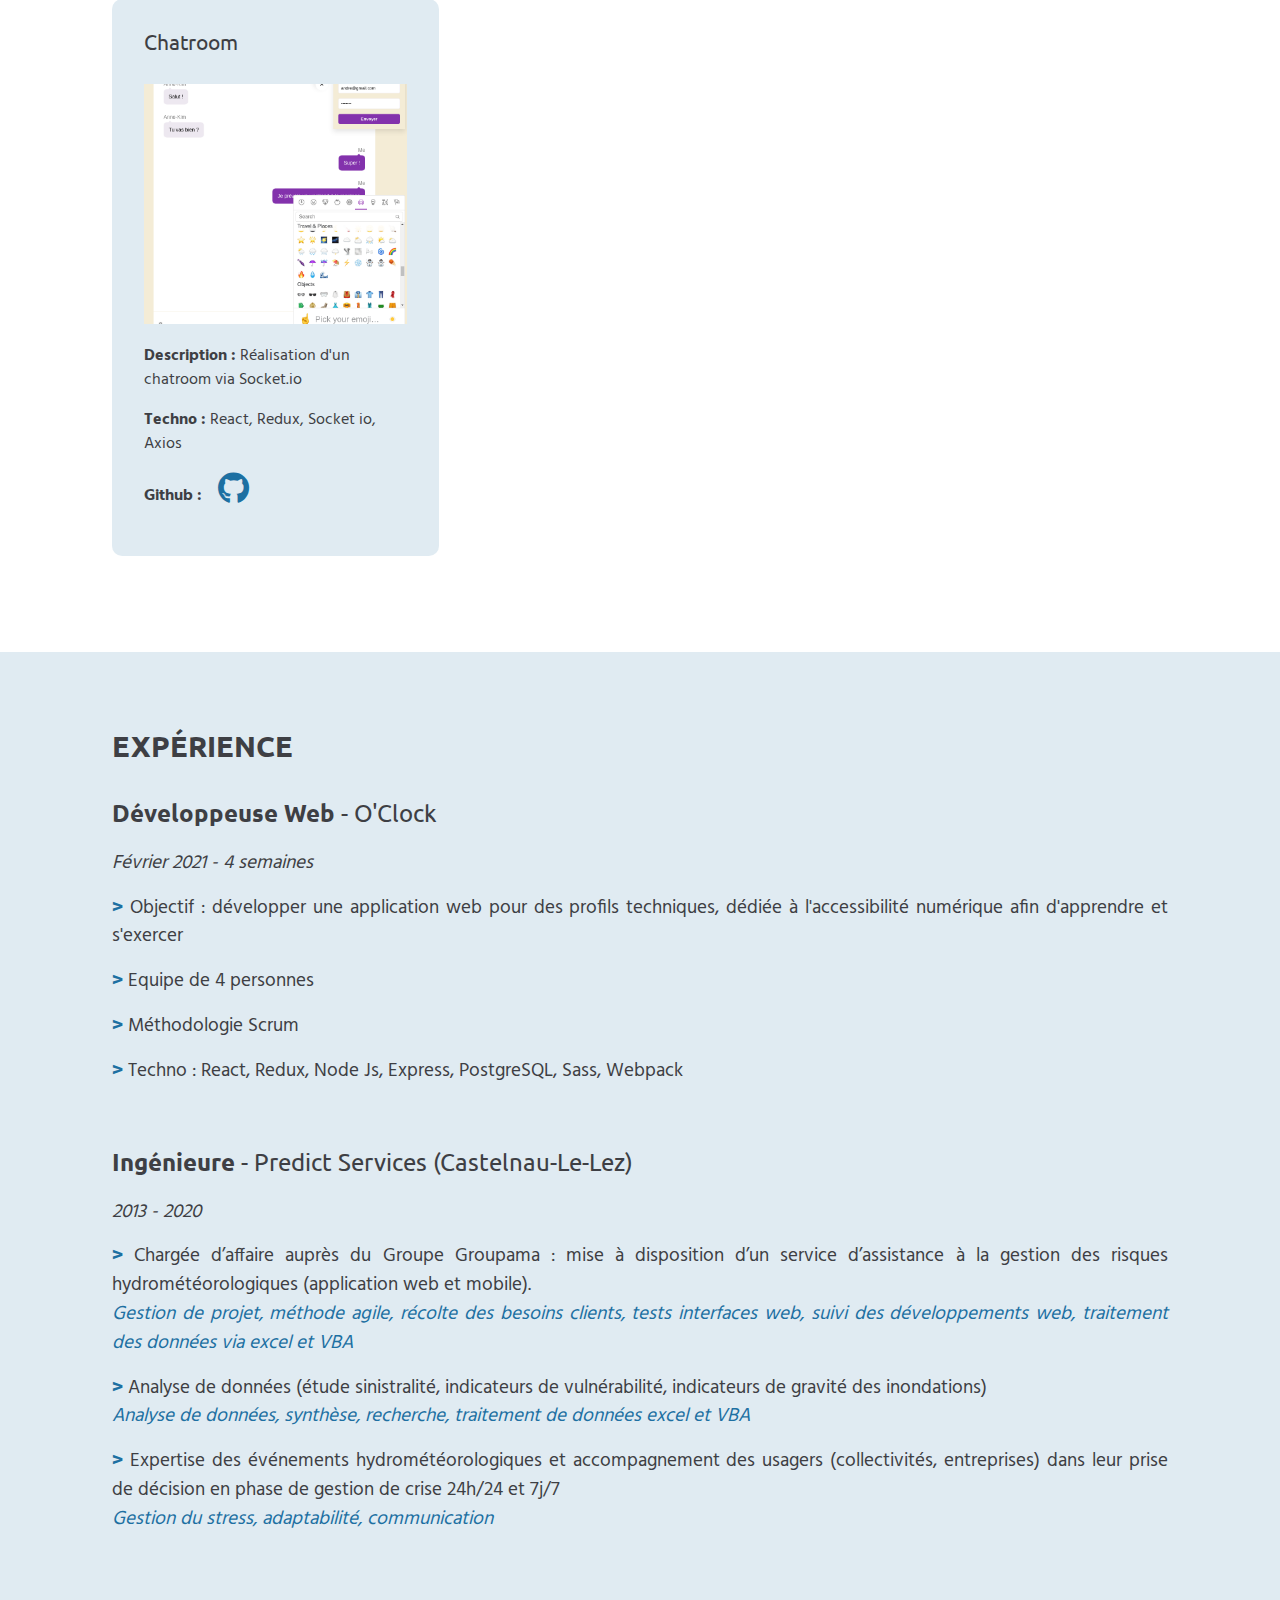
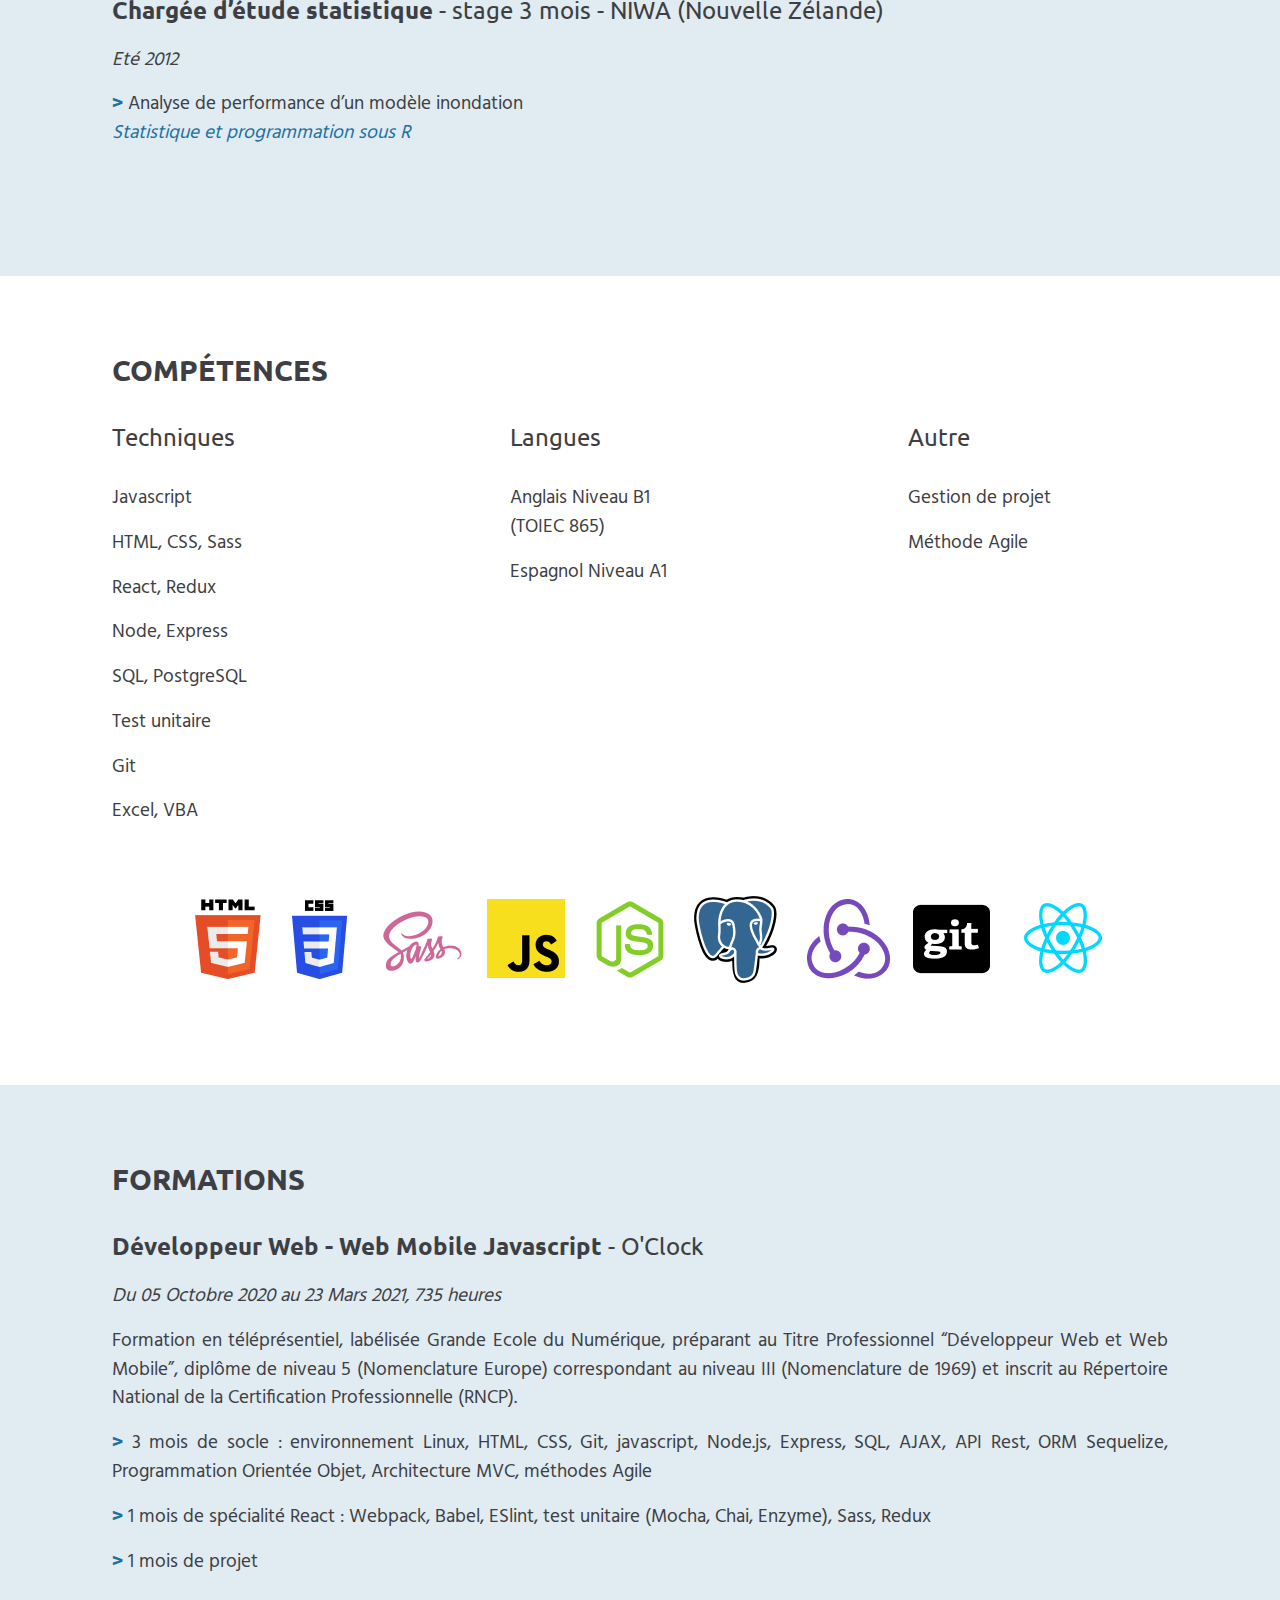
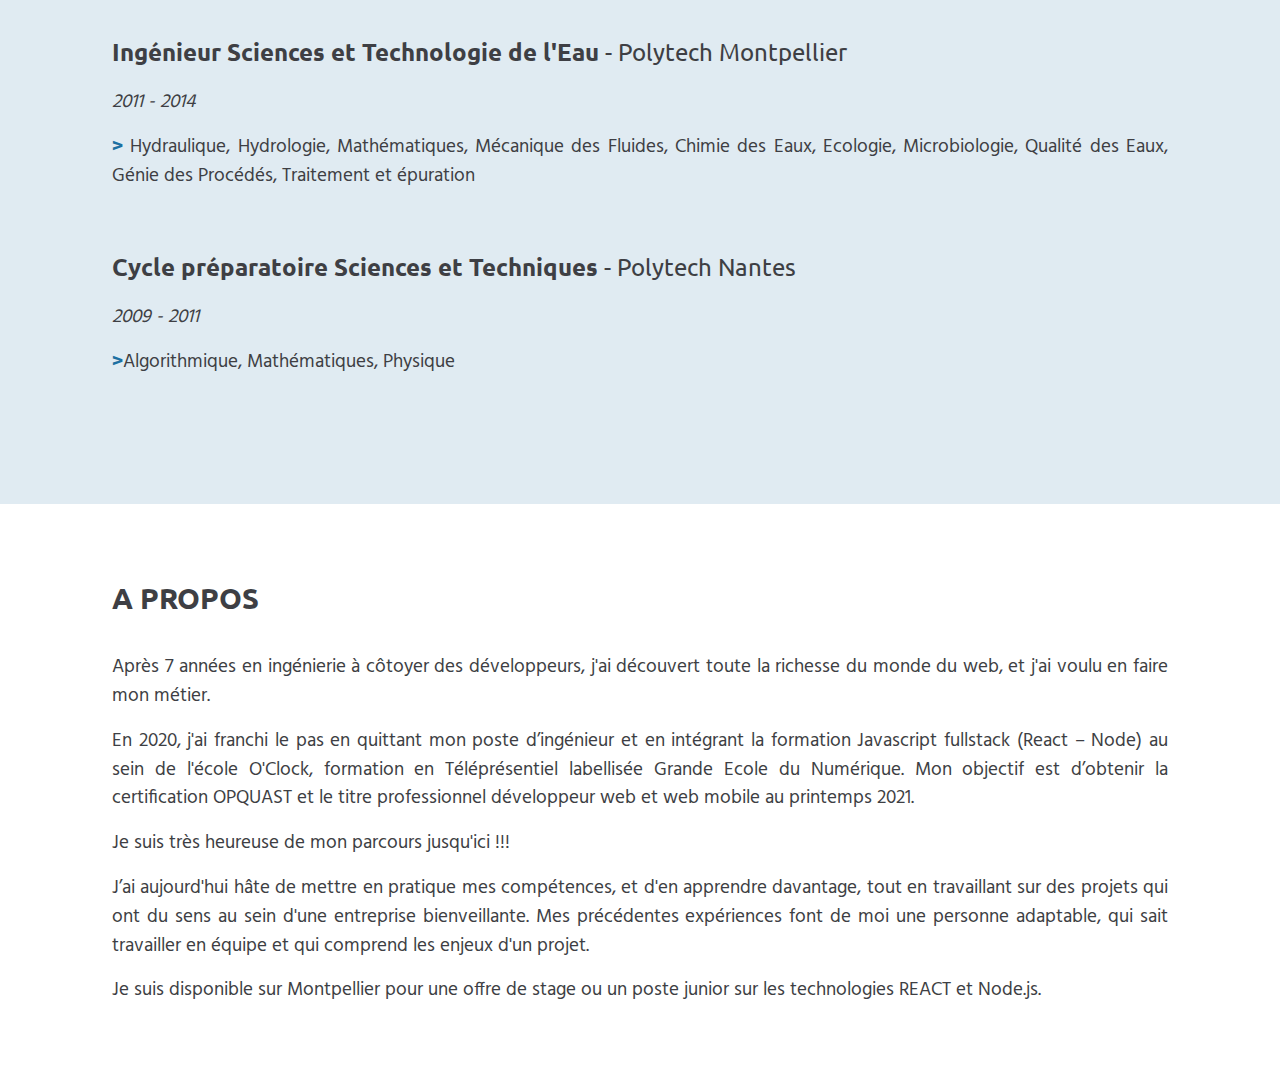
==== commit a7756e62: "mobile styles icones" ====
--- a/index.html
+++ b/index.html
@@ -46,7 +46,7 @@
               <p><strong class="bold">Description :</strong> Application à destination des développeurs afin de leur permettre de pratiquer et d'en apprendre plus sur l'accessibilité web.</p>
               <p><strong class="bold">Présentation du projet :</strong> <a href="https://www.youtube.com/watch?v=DBsur_GxC9E" class="project_link-web" target="_blank">lien vidéo à 47:10</a></p>
               <p><strong class="bold">Fonctionnalités principales :</strong> inscription, authentification, accès à des challenges, enregistrement de ses scores, paramètre de compte, tableau d'administration (gestion des utilisateurs et des challenges)</p>
-              <p><strong class="bold">Techno :</strong> React, Redux, Sass, Axios, Node.js, PostgreSQL</p>
+              <p><strong class="bold">Techno :</strong> React, Redux, Sass, Axios, Node.js, PostgreSQL, AWS</p>
               <!-- <p><strong class="bold">Lien : </strong><a href="#" class="project_link-web" target="_blank">https://agathe-chateauminois.netlify.app</a></p> -->
               <!-- <p><strong class="bold">Github :</strong><a href="#" class="fab fa-github" target="_blank"></a></p> -->
             </div>
@@ -103,8 +103,8 @@
           <ul>
             <li><span class="blue bold">></span> Chargée d’affaire  auprès du Groupe Groupama : mise à disposition d’un service d’assistance à la gestion des risques hydrométéorologiques (application web et mobile).
             </br><span class="italic blue">Gestion de projet, méthode agile, récolte des besoins clients, tests interfaces web, suivi des développements web, traitement des données via excel et VBA</span></li>
-            <li><span class="blue bold">></span> Chargée d'études techniques (sinistralité, indicateurs de vulnérabilité, indicateurs de gravité des inondations)
-            </br><span class="italic blue">Analyse de données, synthèse, recherche, traintement de données excel et VBA</span></li>
+            <li><span class="blue bold">></span> Analyse de données (étude sinistralité, indicateurs de vulnérabilité, indicateurs de gravité des inondations)
+            </br><span class="italic blue">Analyse de données, synthèse, recherche, traitement de données excel et VBA</span></li>
             <li><span class="blue bold">></span> Expertise des événements hydrométéorologiques et accompagnement des usagers (collectivités, entreprises) dans leur prise de décision en phase de gestion de crise 24h/24 et 7j/7 
             </br><span class="italic blue">Gestion du stress, adaptabilité, communication</span></li>
           </ul>
@@ -189,7 +189,7 @@
         <p class="about_content">En 2020, j'ai franchi le pas en quittant mon poste d’ingénieur et en intégrant la formation Javascript fullstack (React – Node) au sein de l'école O'Clock, formation en Téléprésentiel labellisée Grande Ecole du Numérique. Mon objectif est d’obtenir la certification OPQUAST et le titre professionnel développeur web et web mobile au printemps 2021.</p>
         <p class="about_content">Je suis très heureuse de mon parcours jusqu'ici !!!</p>
         <p class="about_content">J’ai aujourd'hui hâte de mettre en pratique mes compétences, et d'en apprendre davantage, tout en travaillant sur des projets qui ont du sens au sein d'une entreprise bienveillante. Mes précédentes expériences font de moi une personne adaptable, qui sait travailler en équipe et qui comprend les enjeux d'un projet.</p> 
-        <p class="about_content">Je suis disponible à partir d'avril 2021, et ouverte à une proposition de stage ou poste junior sur les technologies REACT et Node.js.</p>
+        <p class="about_content">Je suis disponible sur Montpellier pour une offre de stage ou un poste junior sur les technologies REACT et Node.js.</p>
       </div>
     </section>
   </main>
--- a/styles/style.css
+++ b/styles/style.css
@@ -265,6 +265,14 @@
   .wrapper--header{
     padding: 3rem 1.5rem;
   }  
+  .header_icons_wrapper{
+    width: 100%;
+    display:flex;
+    justify-content: space-between;
+  }
+  .header_icons .fas, .header_icons .fab{
+    margin-right: 0;
+  }
   .wrapper{
     padding: 3rem 1.5rem;
   }
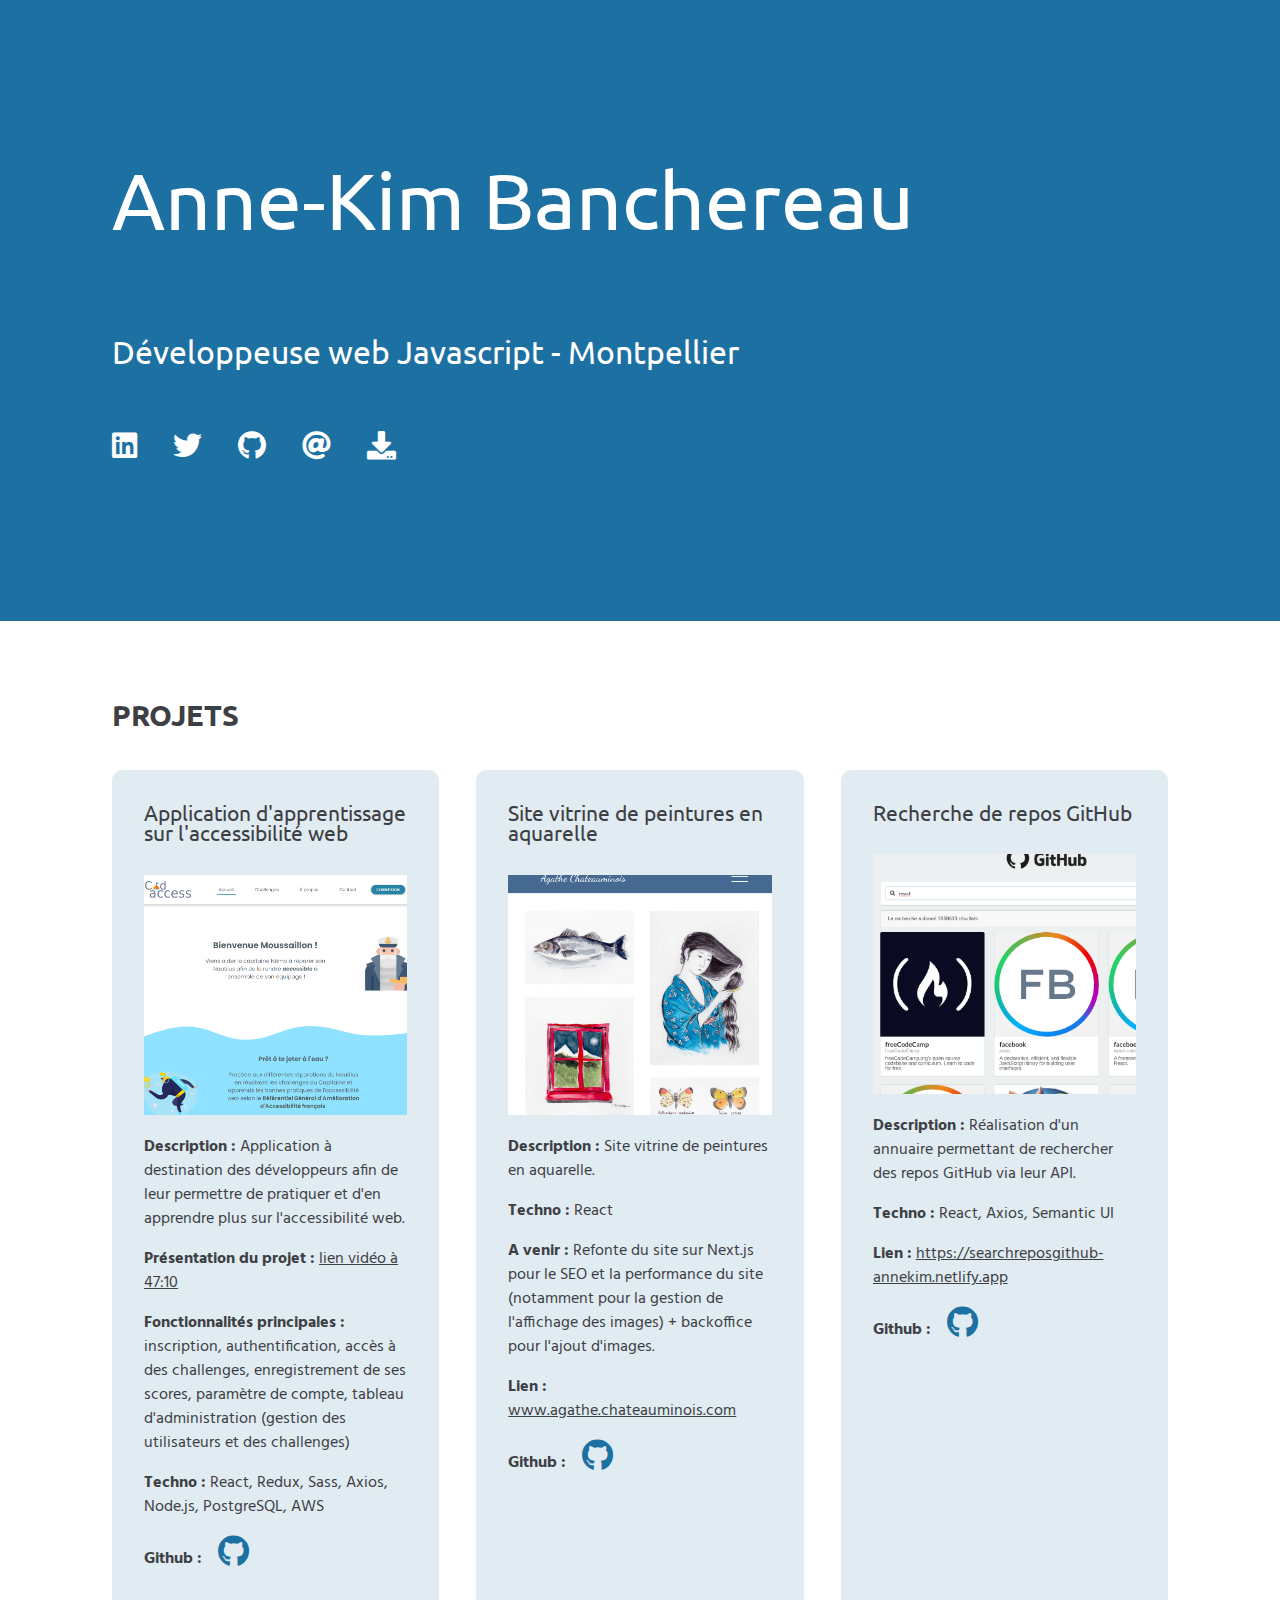
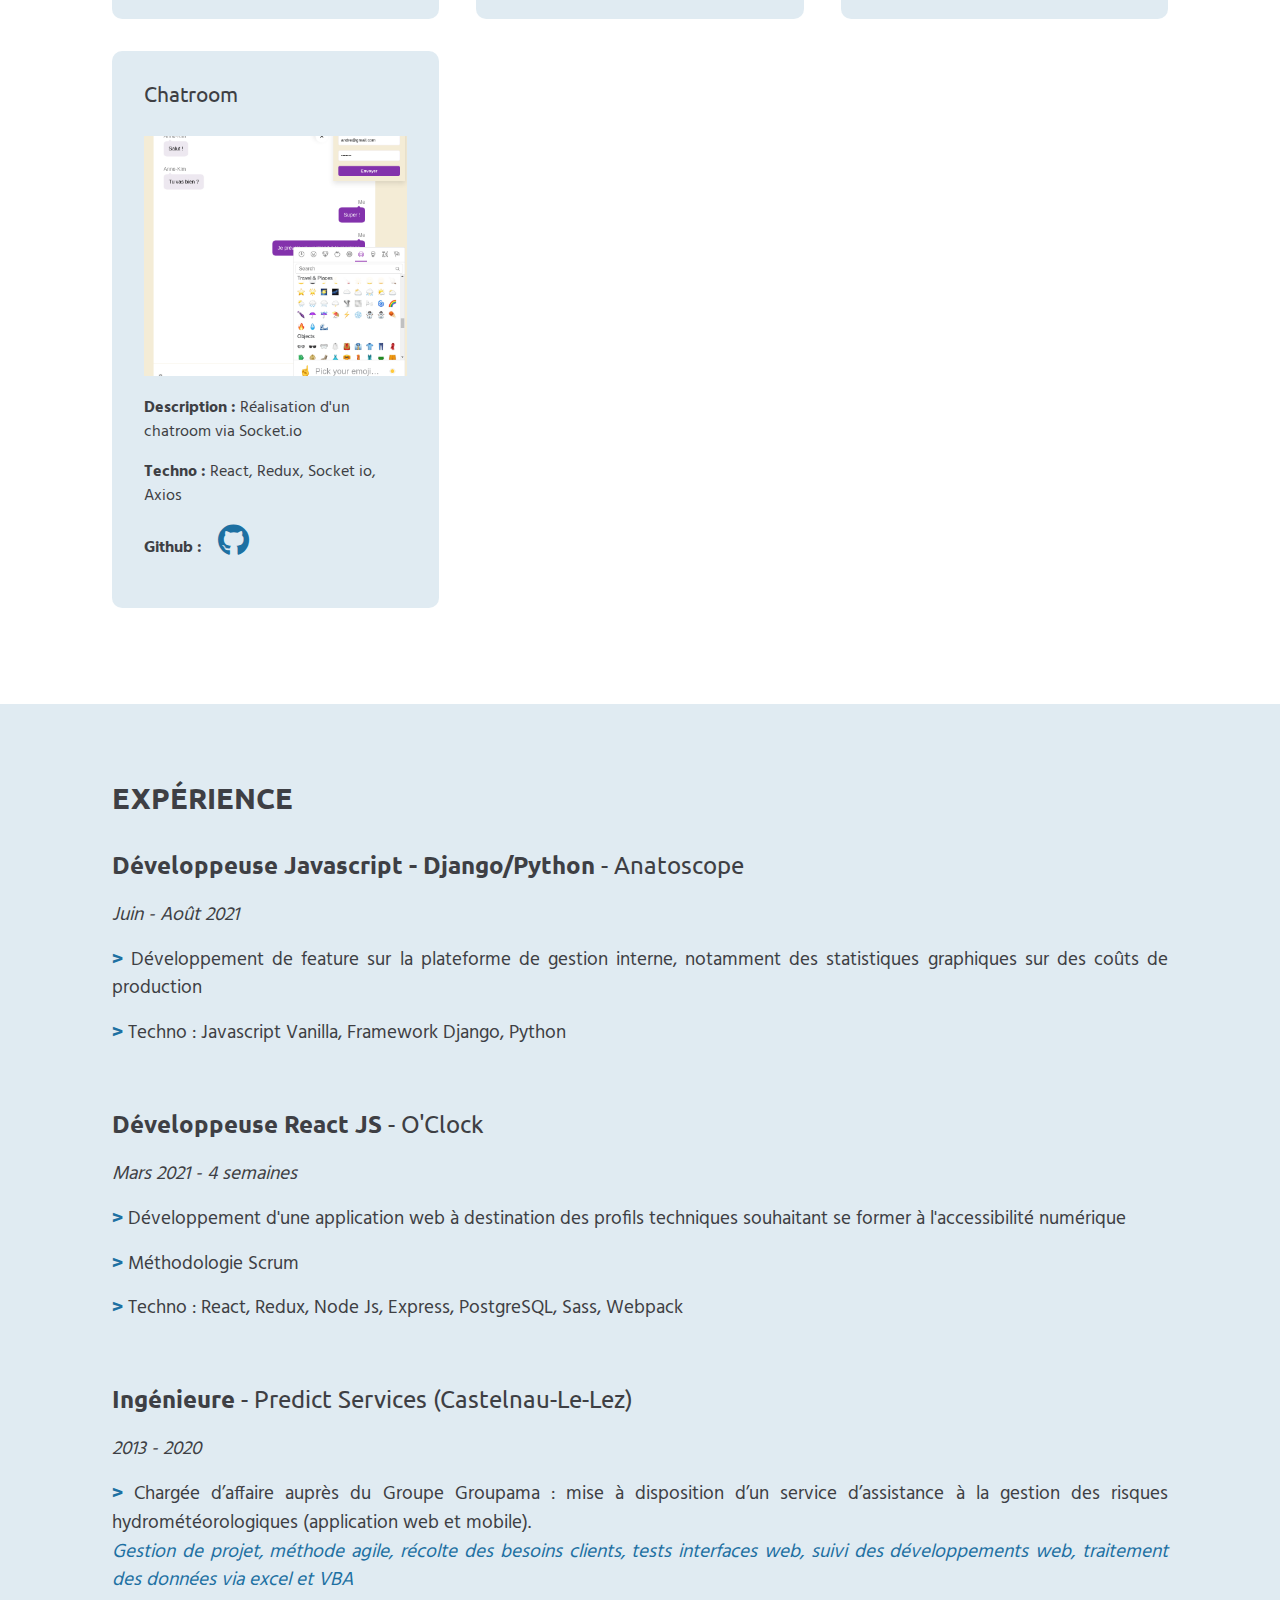
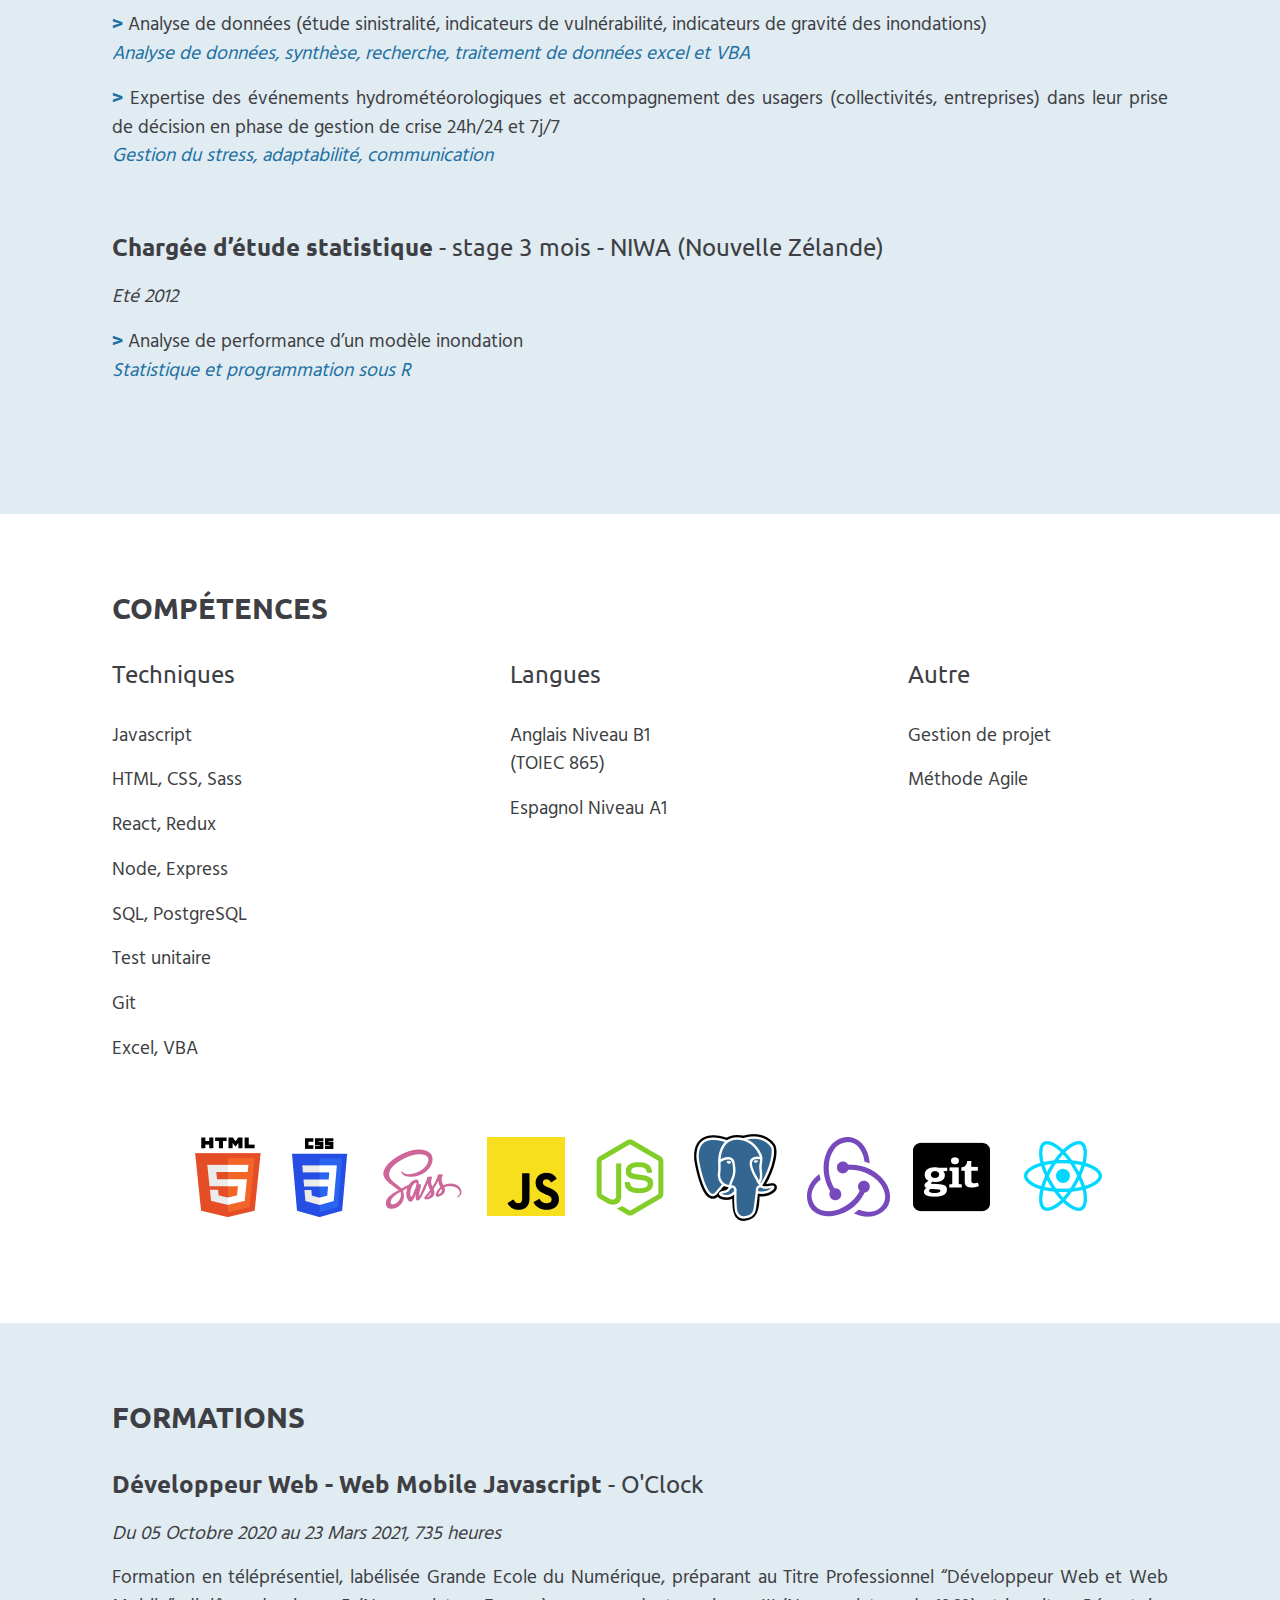
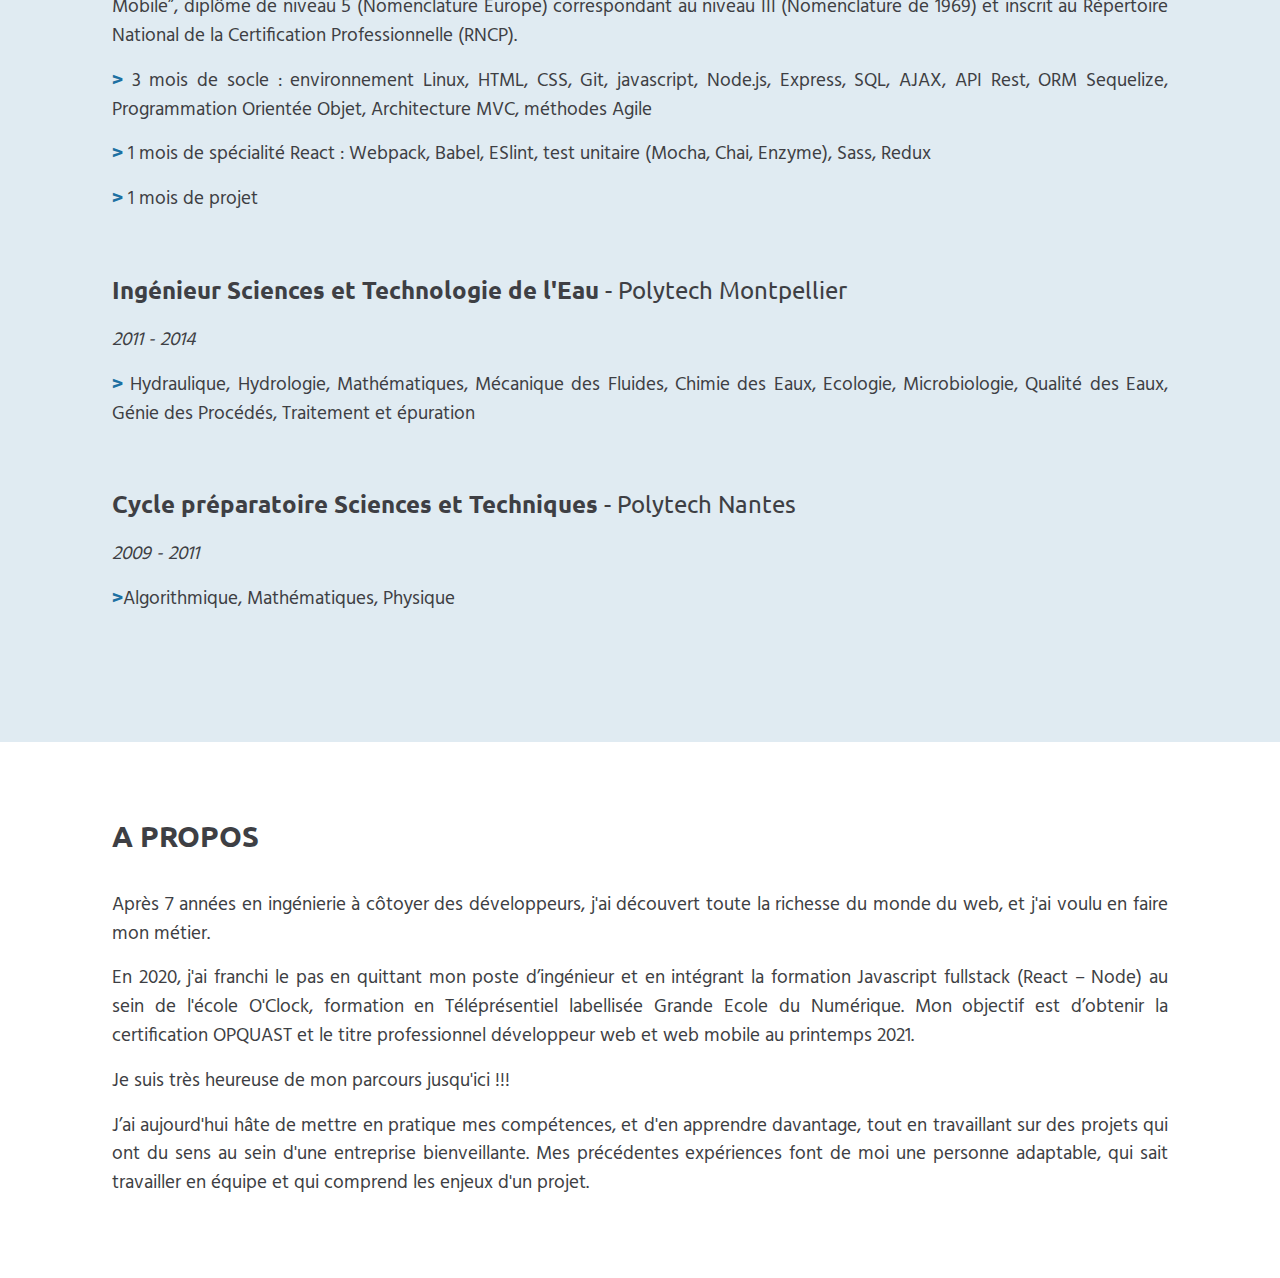
==== commit eb0014c9: "update" ====
--- a/index.html
+++ b/index.html
@@ -41,14 +41,13 @@
         <div class="project_board">
           <div class="project_item">
             <h4 class="project_title">Application d'apprentissage sur l'accessibilité web</h4>
-            <a href="https://www.youtube.com/watch?v=DBsur_GxC9E" target="_blank" class="project_img-link"><img class="project_img" src="./images/codaccess.PNG" alt="projet1"></a>
+            <a href="https://github.com/AnnekimBanchereau/cod-access" target="_blank" class="project_img-link"><img class="project_img" src="./images/codaccess.PNG" alt="projet1"></a>
             <div class="project_content">
               <p><strong class="bold">Description :</strong> Application à destination des développeurs afin de leur permettre de pratiquer et d'en apprendre plus sur l'accessibilité web.</p>
               <p><strong class="bold">Présentation du projet :</strong> <a href="https://www.youtube.com/watch?v=DBsur_GxC9E" class="project_link-web" target="_blank">lien vidéo à 47:10</a></p>
               <p><strong class="bold">Fonctionnalités principales :</strong> inscription, authentification, accès à des challenges, enregistrement de ses scores, paramètre de compte, tableau d'administration (gestion des utilisateurs et des challenges)</p>
               <p><strong class="bold">Techno :</strong> React, Redux, Sass, Axios, Node.js, PostgreSQL, AWS</p>
-              <!-- <p><strong class="bold">Lien : </strong><a href="#" class="project_link-web" target="_blank">https://agathe-chateauminois.netlify.app</a></p> -->
-              <!-- <p><strong class="bold">Github :</strong><a href="#" class="fab fa-github" target="_blank"></a></p> -->
+              <p><strong class="bold">Github :</strong><a href="https://github.com/AnnekimBanchereau/cod-access" class="fab fa-github" target="_blank"></a></p>
             </div>
           </div>
           <div class="project_item">
@@ -88,11 +87,18 @@
       <div class="wrapper">
         <h3>Expérience</h3>
         <div class="experience_content">
-          <h4><strong class="bold">Développeuse Web</strong> - O'Clock</h4>
-          <p><em class="italic experience_content-date">Février 2021 - 4 semaines</em></p>
-          <ul>
-            <li><span class="blue bold">></span> Objectif : développer une application web pour des profils techniques, dédiée à l'accessibilité numérique afin d'apprendre et s'exercer</li>
-            <li><span class="blue bold">></span> Equipe de 4 personnes</li>
+          <h4><strong class="bold">Développeuse Javascript - Django/Python</strong> - Anatoscope</h4>
+          <p><em class="italic experience_content-date">Juin - Août 2021</em></p>
+          <ul>
+            <li><span class="blue bold">></span> Développement de feature sur la plateforme de gestion interne, notamment des statistiques graphiques sur des coûts de production</li>
+            <li><span class="blue bold">></span> Techno : Javascript Vanilla, Framework Django, Python</li>
+          </ul>
+        </div>
+        <div class="experience_content">
+          <h4><strong class="bold">Développeuse React JS</strong> - O'Clock</h4>
+          <p><em class="italic experience_content-date">Mars 2021 - 4 semaines</em></p>
+          <ul>
+            <li><span class="blue bold">></span> Développement d'une application web à destination des profils techniques souhaitant se former à l'accessibilité numérique</li>
             <li><span class="blue bold">></span> Méthodologie Scrum</li>
             <li><span class="blue bold">></span> Techno : React, Redux, Node Js, Express, PostgreSQL, Sass, Webpack</li>
           </ul>
@@ -189,7 +195,6 @@
         <p class="about_content">En 2020, j'ai franchi le pas en quittant mon poste d’ingénieur et en intégrant la formation Javascript fullstack (React – Node) au sein de l'école O'Clock, formation en Téléprésentiel labellisée Grande Ecole du Numérique. Mon objectif est d’obtenir la certification OPQUAST et le titre professionnel développeur web et web mobile au printemps 2021.</p>
         <p class="about_content">Je suis très heureuse de mon parcours jusqu'ici !!!</p>
         <p class="about_content">J’ai aujourd'hui hâte de mettre en pratique mes compétences, et d'en apprendre davantage, tout en travaillant sur des projets qui ont du sens au sein d'une entreprise bienveillante. Mes précédentes expériences font de moi une personne adaptable, qui sait travailler en équipe et qui comprend les enjeux d'un projet.</p> 
-        <p class="about_content">Je suis disponible sur Montpellier pour une offre de stage ou un poste junior sur les technologies REACT et Node.js.</p>
       </div>
     </section>
   </main>
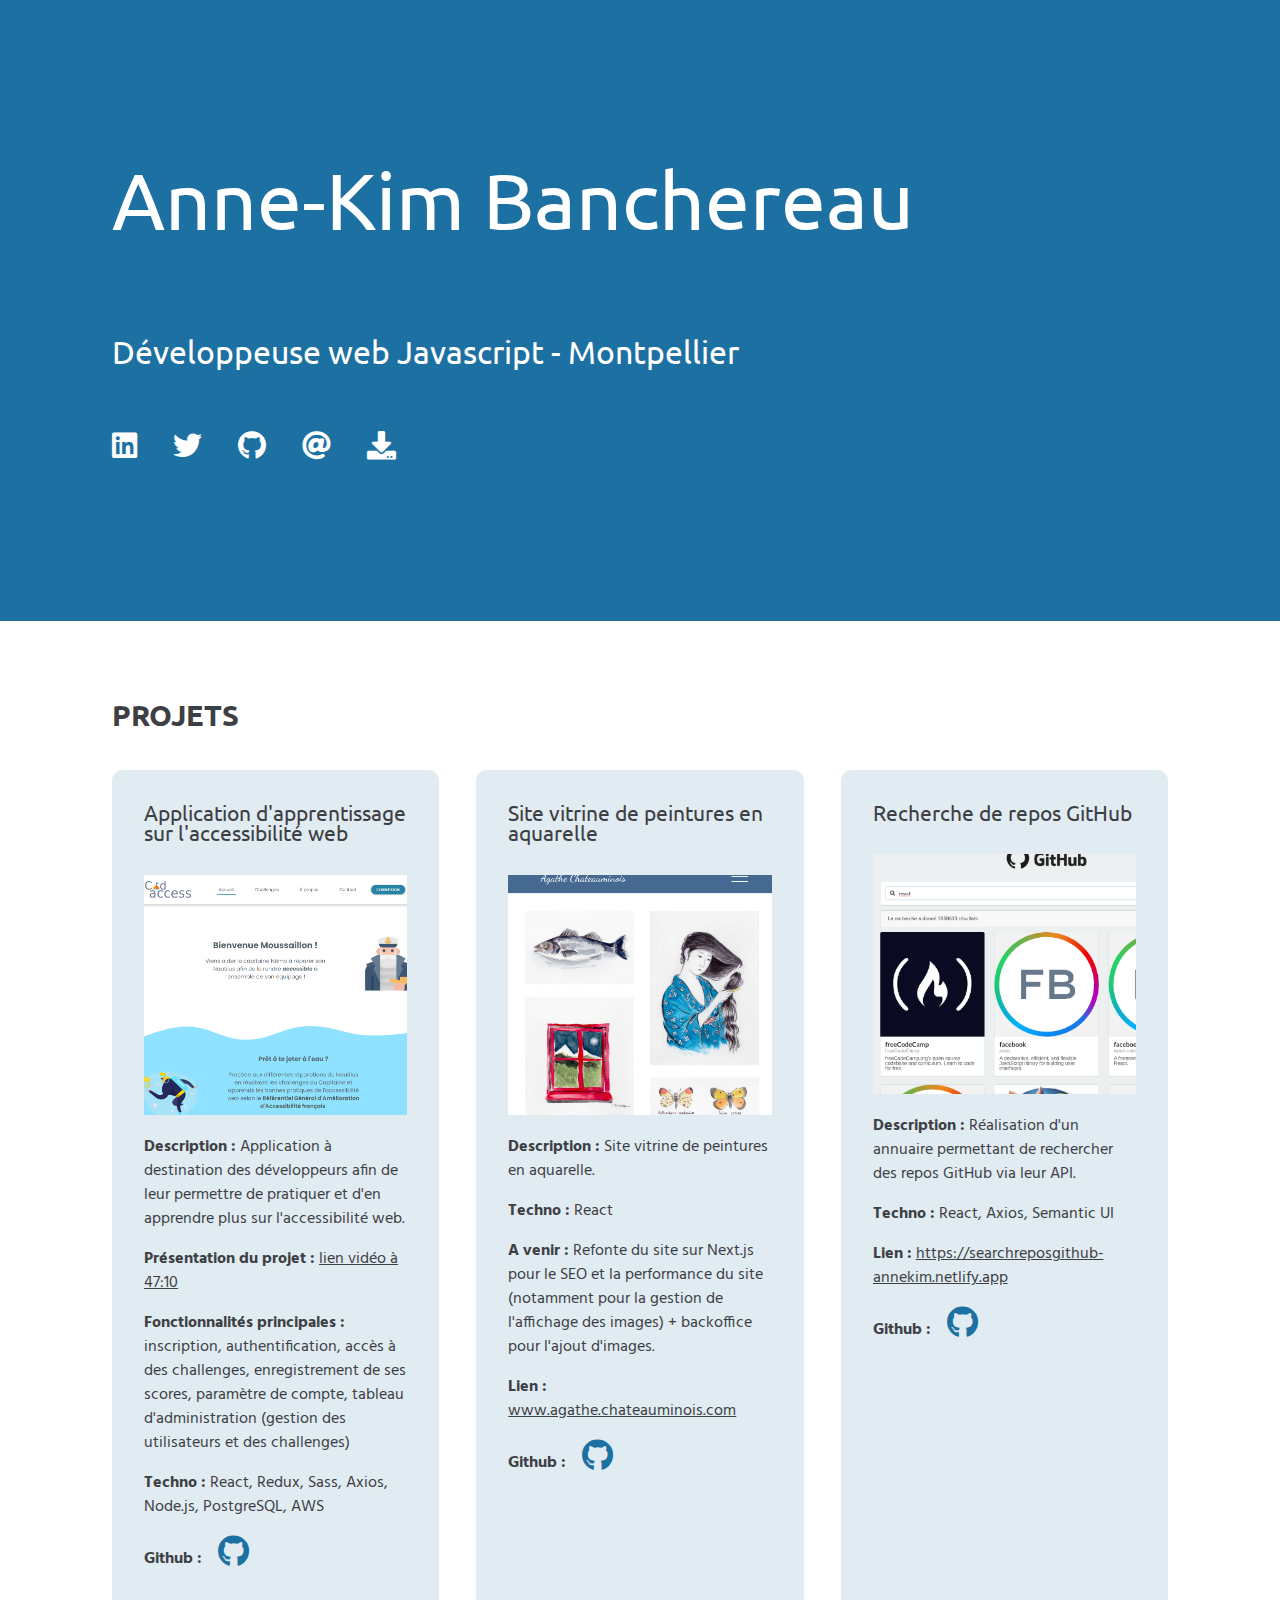
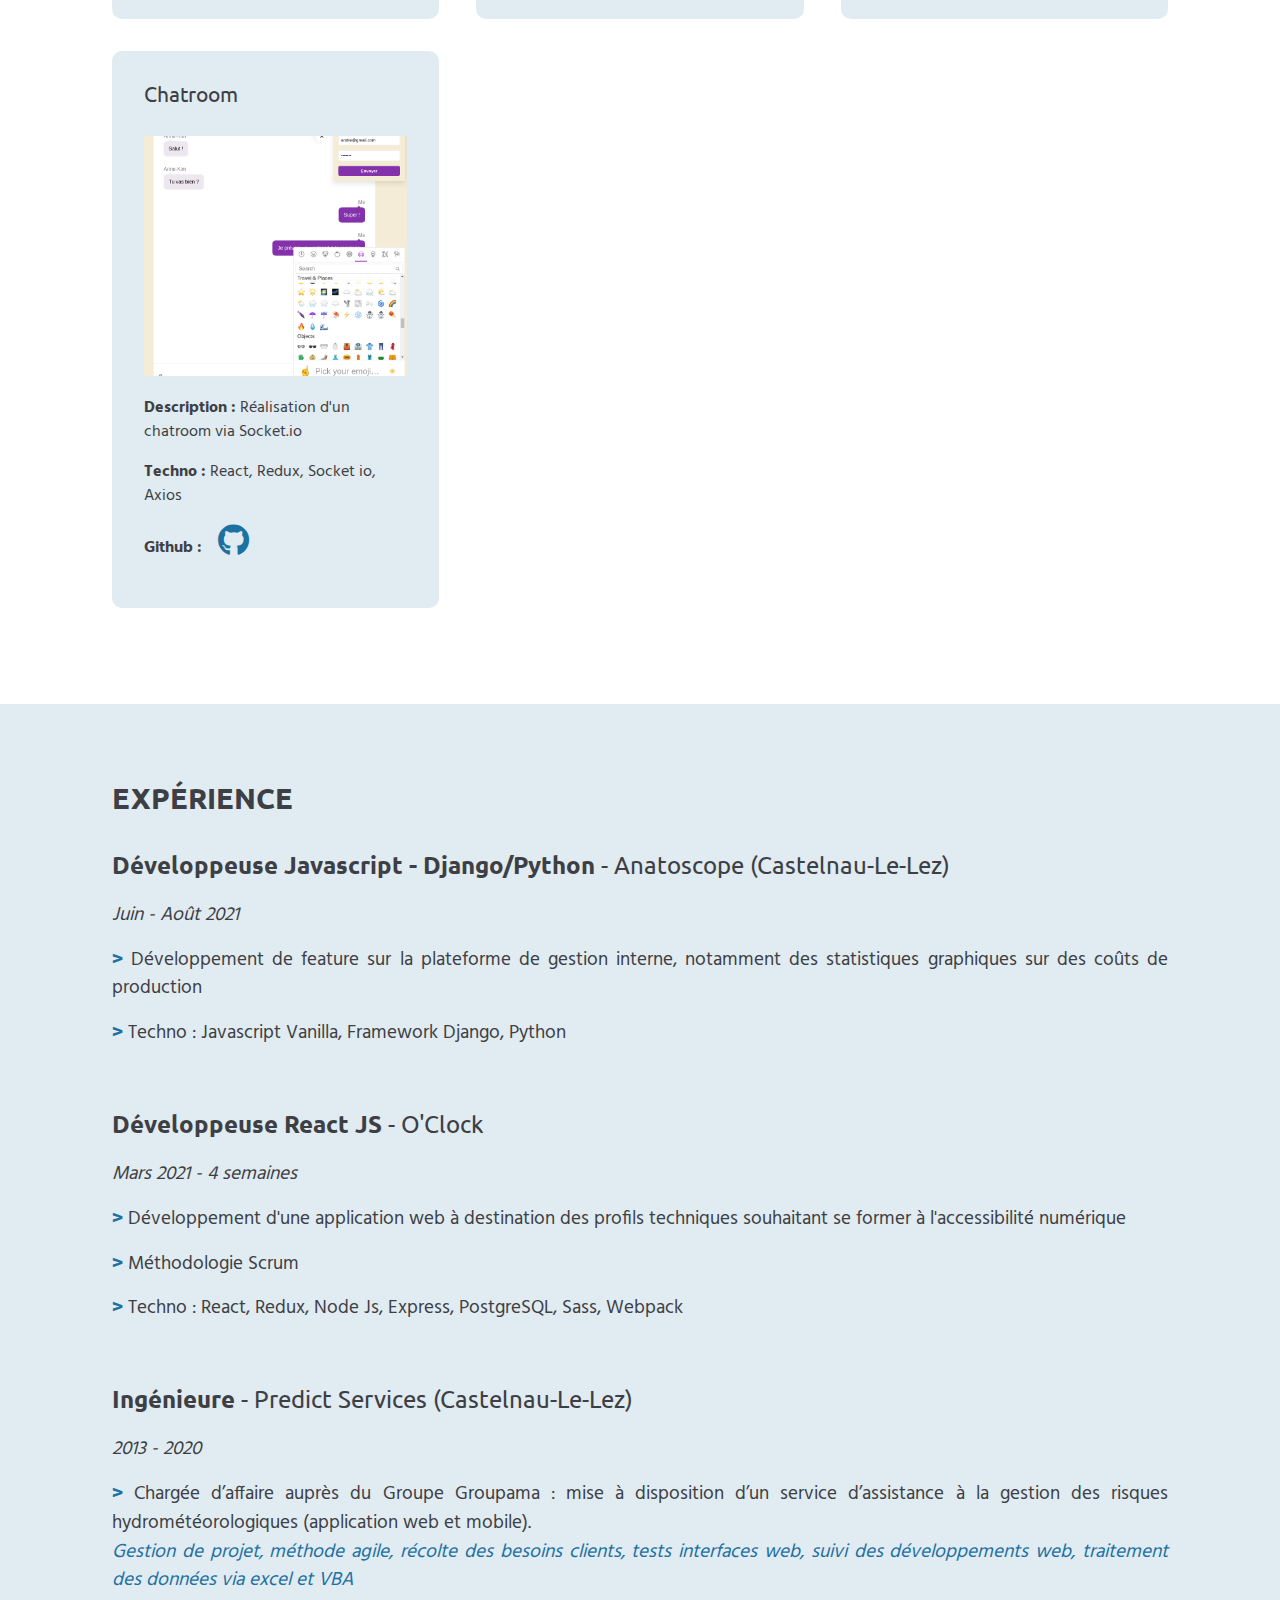
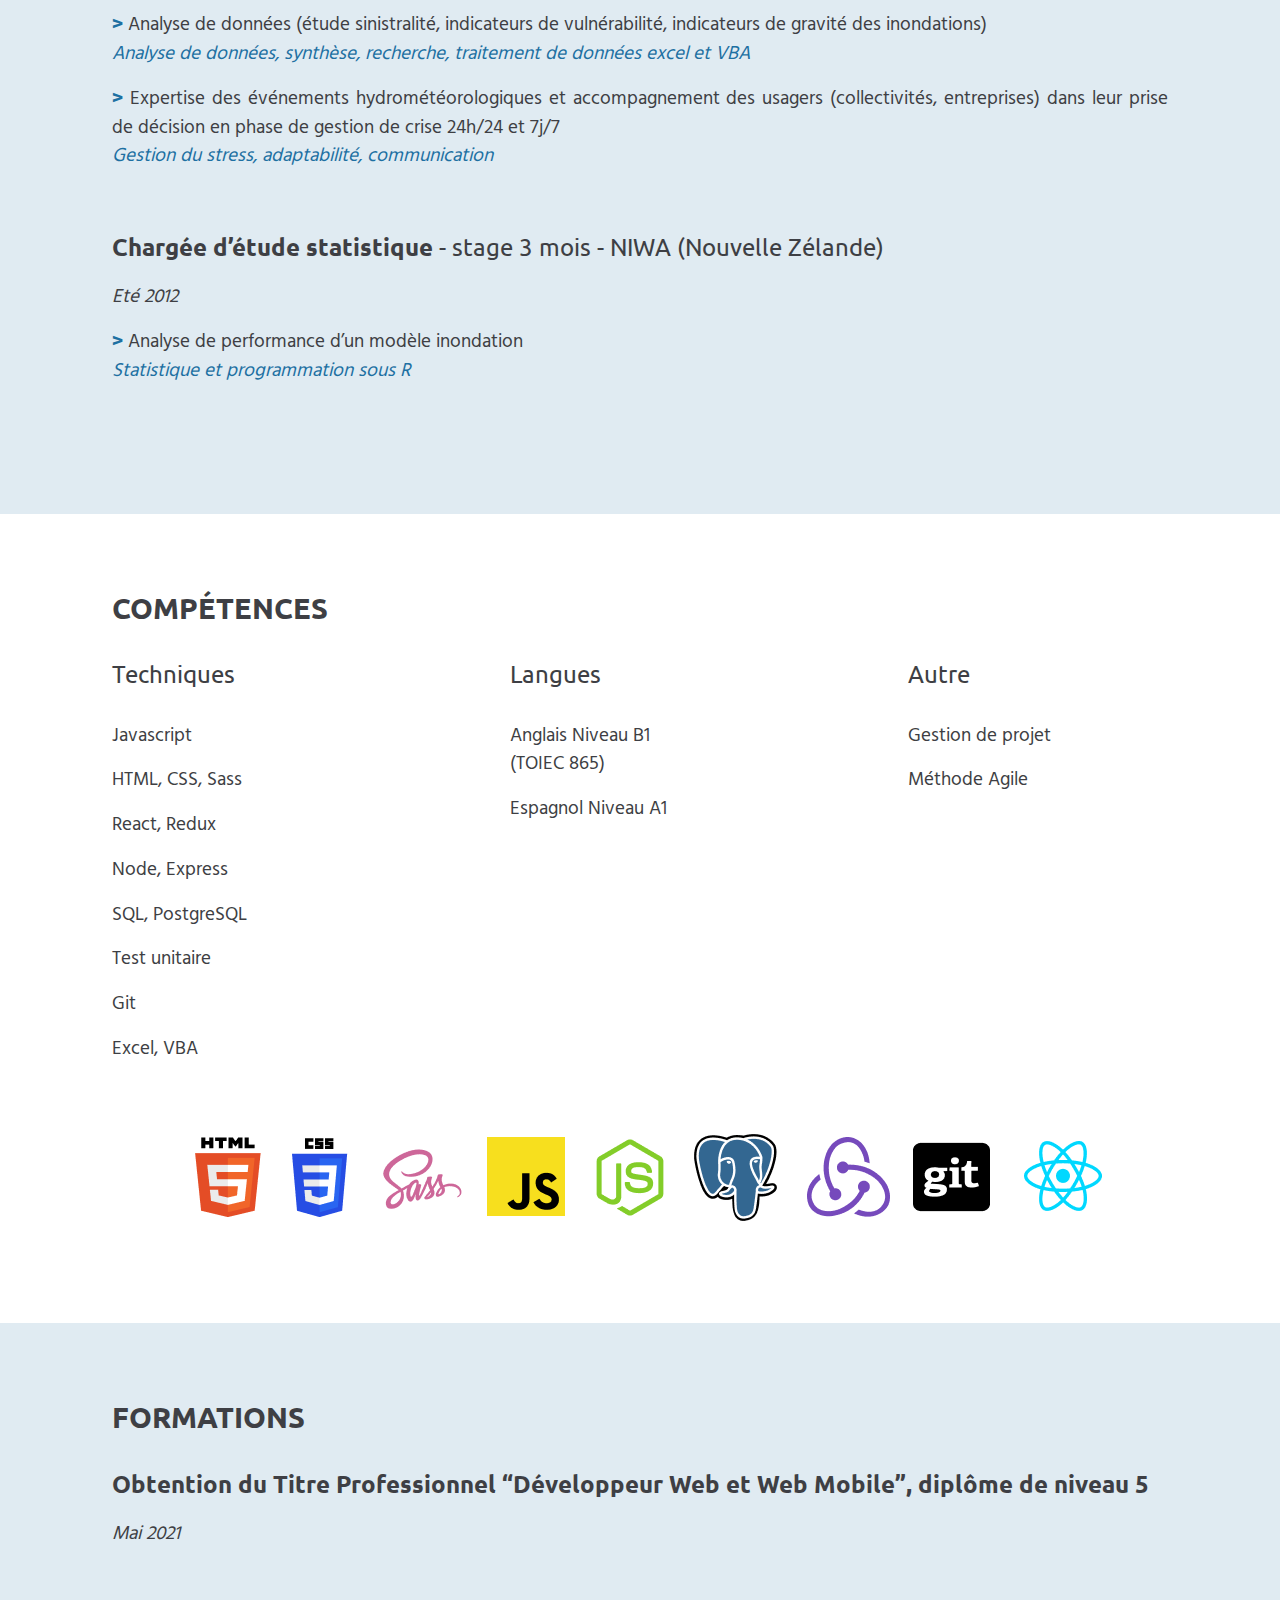
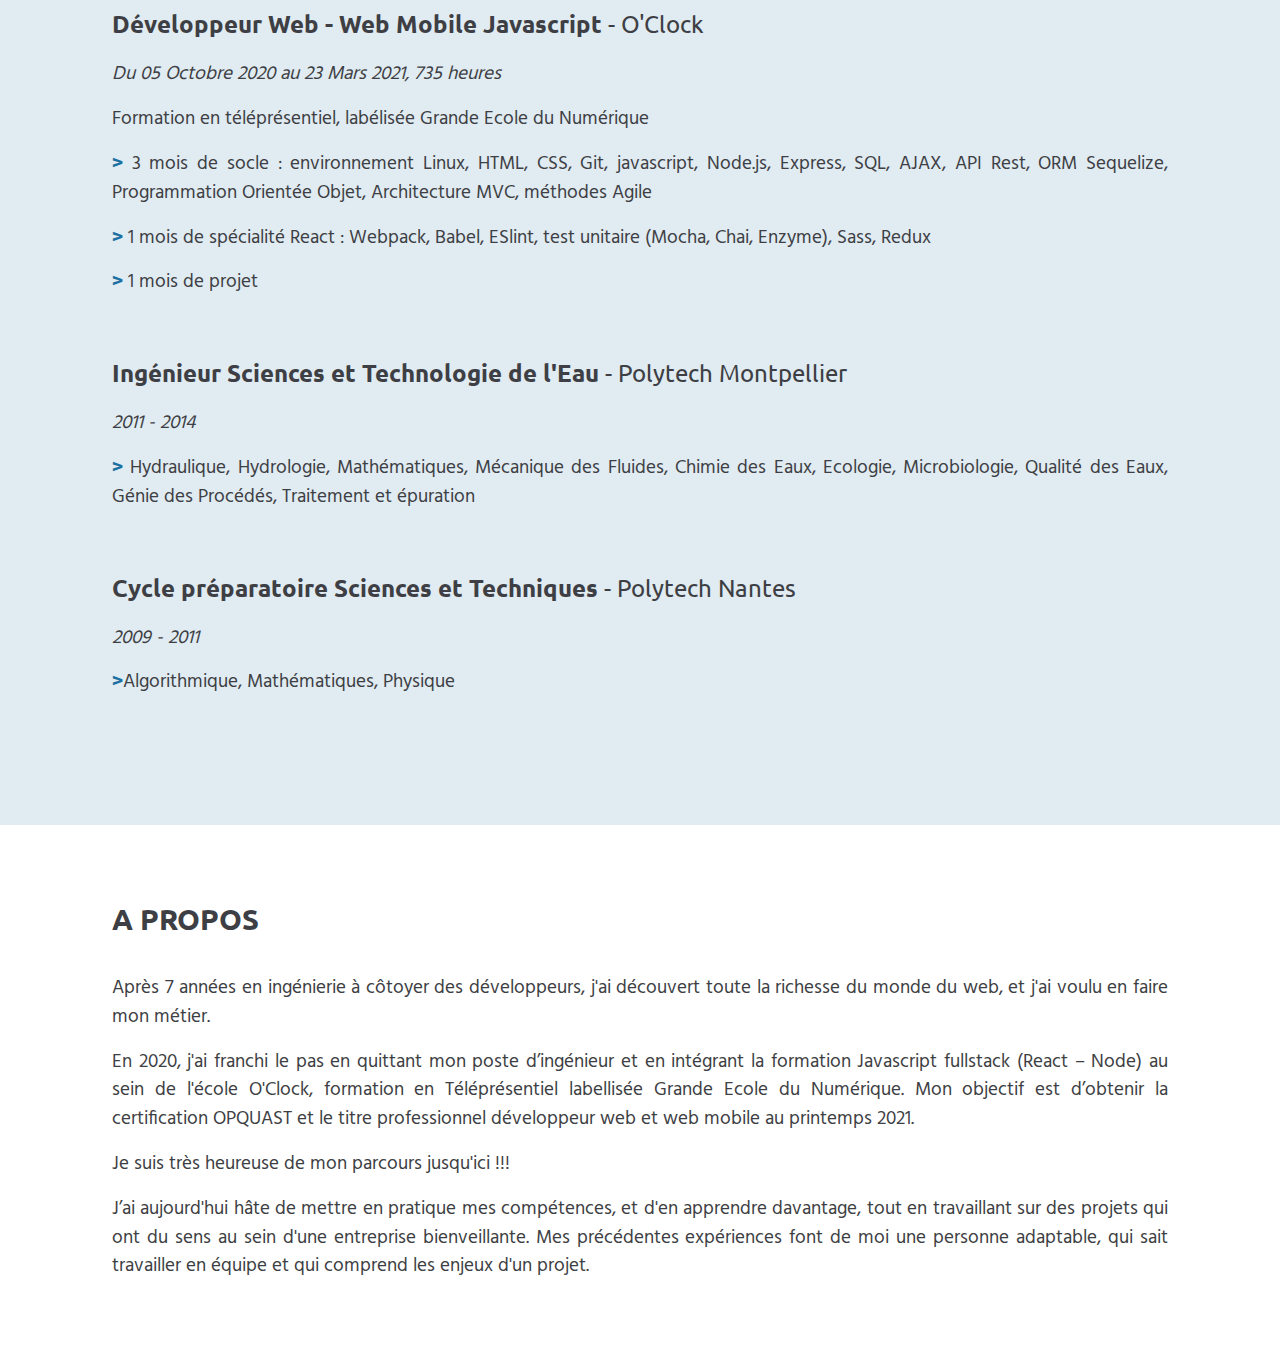
==== commit 9f13a9b6: "update" ====
--- a/index.html
+++ b/index.html
@@ -87,7 +87,7 @@
       <div class="wrapper">
         <h3>Expérience</h3>
         <div class="experience_content">
-          <h4><strong class="bold">Développeuse Javascript - Django/Python</strong> - Anatoscope</h4>
+          <h4><strong class="bold">Développeuse Javascript - Django/Python</strong> - Anatoscope (Castelnau-Le-Lez)</h4>
           <p><em class="italic experience_content-date">Juin - Août 2021</em></p>
           <ul>
             <li><span class="blue bold">></span> Développement de feature sur la plateforme de gestion interne, notamment des statistiques graphiques sur des coûts de production</li>
@@ -165,11 +165,13 @@
       <div class="wrapper">
         <h3>Formations</h3>
         <div class="education_content">
+          <h4><strong class="bold">Obtention du Titre Professionnel “Développeur Web et Web Mobile”, diplôme de niveau 5</strong></h4>
+          <p><em class="italic education_content-date">Mai 2021</em></p>
+        </div>
+        <div class="education_content">
           <h4><strong class="bold">Développeur Web - Web Mobile Javascript</strong> - O'Clock</h4>
           <p><em class="italic education_content-date">Du 05 Octobre 2020 au 23 Mars 2021, 735 heures</em></p>
-          <p>Formation en téléprésentiel, labélisée Grande Ecole du  Numérique,  préparant au Titre Professionnel “Développeur Web et Web Mobile”, diplôme
-            de niveau 5 (Nomenclature Europe) correspondant au niveau III (Nomenclature de 1969) et inscrit au
-            Répertoire National de la Certification Professionnelle (RNCP).</p>
+          <p>Formation en téléprésentiel, labélisée Grande Ecole du  Numérique</p>
           <ul>
             <li><span class="blue bold">></span> 3 mois de socle : environnement Linux, HTML, CSS, Git, javascript, Node.js, Express, SQL, AJAX, API Rest, ORM Sequelize, Programmation Orientée Objet, Architecture MVC, méthodes Agile</li>
             <li><span class="blue bold">></span> 1 mois de spécialité React : Webpack, Babel, ESlint, test unitaire (Mocha, Chai, Enzyme), Sass, Redux</li>
